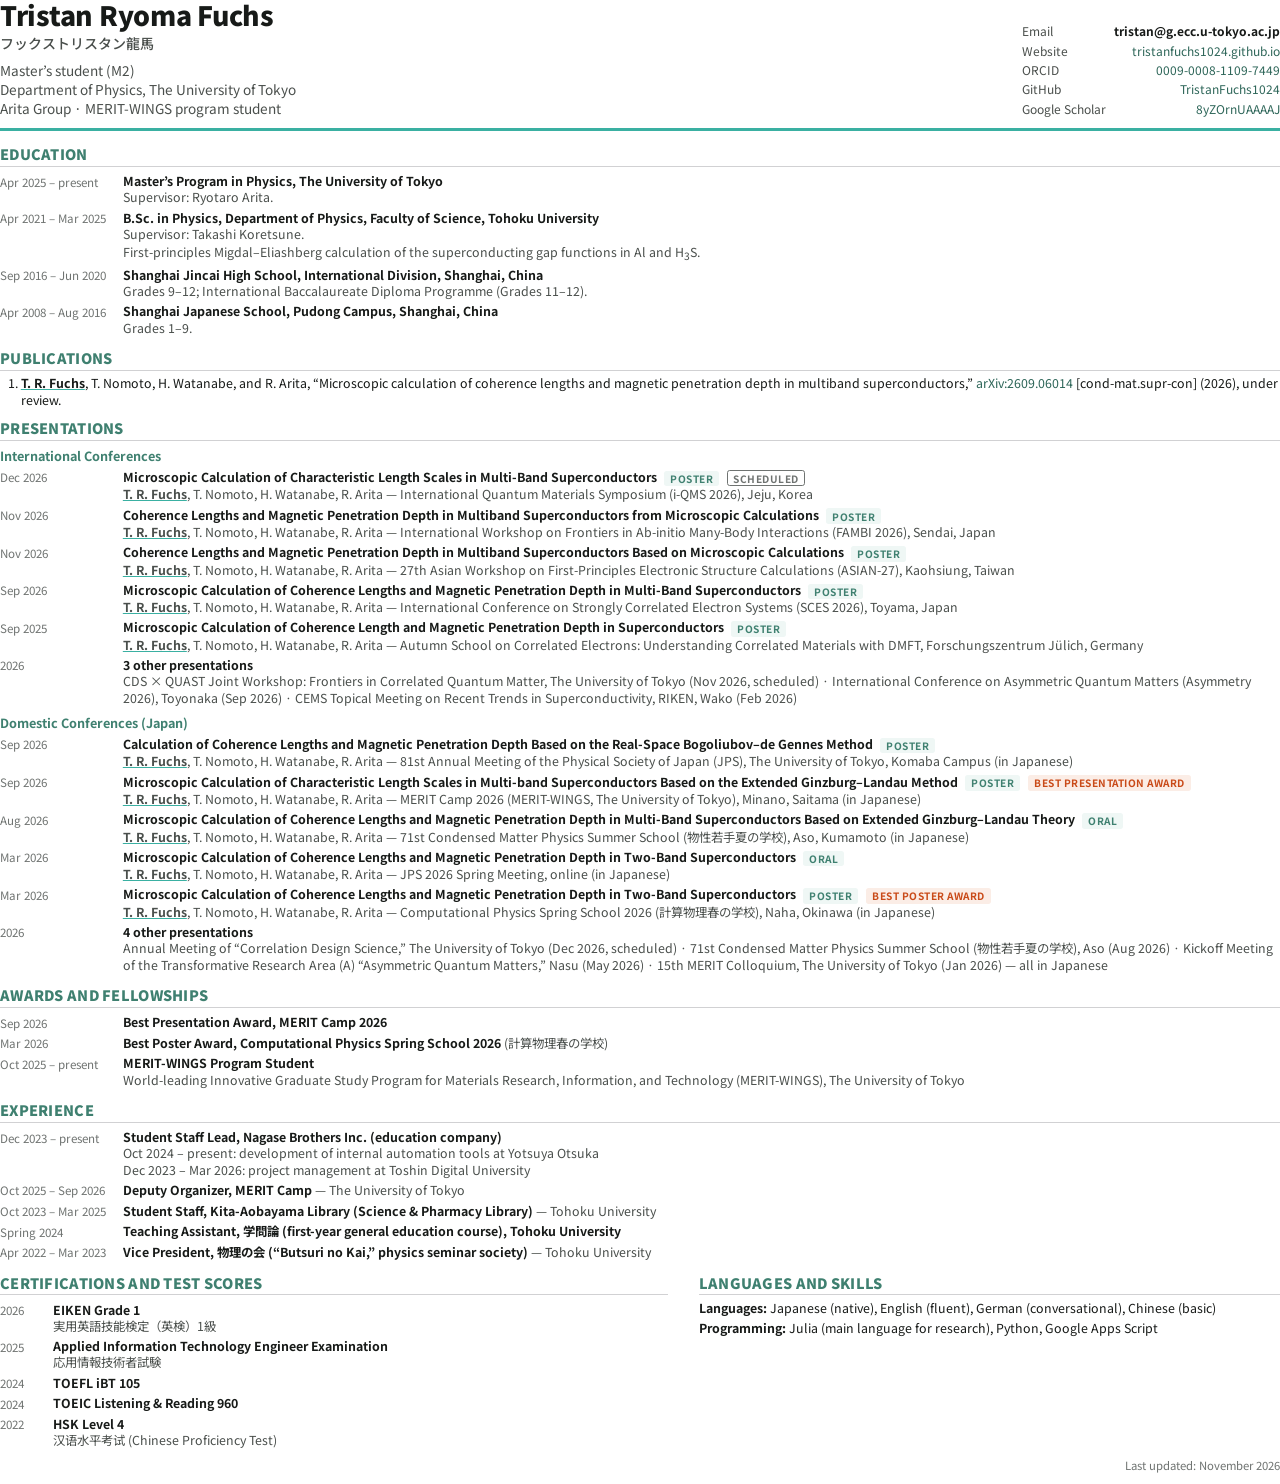
==== cv.html @ 580f8f7d "Merge the experience groups into one list and simplify the CVs" ====
<!DOCTYPE html>
<html lang="en">
<head>
<meta charset="utf-8">
<title>Tristan Ryoma Fuchs — CV</title>
<link href="https://fonts.googleapis.com/css2?family=Noto+Sans+JP:wght@400;500;700;900&family=Noto+Sans+SC:wght@400&display=swap" rel="stylesheet">
<style>
  /* ---- CV の見た目。サイトと同じ配色（濃ティール #3F8070 / ティール #3AB0A2）と書体 ---- */
  @page { size: A4; margin: 13mm 15mm 14mm 15mm; }
  :root{ --teal:#3AB0A2; --teal-dark:#3F8070; --link:#2E6659; --ink:#171A18; --ink-soft:#4A4F4C; --muted:#6F7371; --rule:#D1D1D3; }
  *{ box-sizing:border-box; }
  html,body{ margin:0; padding:0; }
  body{ font-family:"Noto Sans JP","Noto Sans SC","Hiragino Sans","Yu Gothic UI","Segoe UI",Helvetica,Arial,sans-serif; color:var(--ink);
        font-size:9.3pt; line-height:1.32; -webkit-print-color-adjust:exact; print-color-adjust:exact; }
  a{ color:var(--link); text-decoration:none; }

  /* header */
  header{ display:flex; justify-content:space-between; align-items:flex-end; gap:8mm; padding-bottom:2.6mm; border-bottom:2.5pt solid var(--teal); margin-bottom:3.5mm; }
  h1{ font-size:20pt; font-weight:900; margin:0; letter-spacing:-.01em; line-height:1.15; }
  .name-ja{ font-size:10.5pt; font-weight:500; color:var(--ink-soft); margin:1mm 0 0; }
  .role{ margin:2.2mm 0 0; font-size:10.2pt; color:var(--ink-soft); line-height:1.4; }
  .contact{ display:grid; grid-template-columns:auto auto; column-gap:2.2mm; row-gap:.2mm; align-content:end; font-size:9pt; color:var(--ink-soft); line-height:1.55; white-space:nowrap; }
  .contact .k{ text-align:left; }
  .contact .v{ text-align:right; }
  .contact b{ color:var(--ink); font-weight:700; }

  /* sections */
  h2{ font-size:10.8pt; font-weight:900; color:var(--teal-dark); margin:2.8mm 0 1.2mm; padding-bottom:.6mm; border-bottom:1pt solid var(--rule);
      letter-spacing:.02em; text-transform:uppercase; page-break-after:avoid; }
  h3{ font-size:9.5pt; font-weight:700; color:var(--teal-dark); margin:1.8mm 0 .7mm; page-break-after:avoid; }
  .entry{ display:grid; grid-template-columns:29mm 1fr; column-gap:3.5mm; padding:.5mm 0; page-break-inside:avoid; }
  .cols .entry{ grid-template-columns:11mm 1fr; column-gap:3mm; }
  .entry .when{ color:var(--muted); font-size:8.7pt; padding-top:.4mm; white-space:nowrap; }
  .entry .title{ font-weight:700; margin:0; }
  .entry .meta{ color:var(--ink-soft); margin:0; }
  .meta-inline{ color:var(--ink-soft); font-weight:400; }
  .entry .note{ color:var(--ink-soft); margin:.4mm 0 0; }
  .tag{ display:inline-block; font-size:7.6pt; font-weight:700; letter-spacing:.05em; text-transform:uppercase; padding:.3mm 1.6mm; border-radius:2pt;
        vertical-align:middle; margin-left:1.2mm; }
  .tag.type{ background:#EFF7F5; color:var(--teal-dark); }
  .tag.award{ background:#FBEDE6; color:#C94A18; }
  .tag.plan{ border:1pt solid var(--muted); color:var(--muted); padding:.1mm 1.4mm; }
  .nowrap{ white-space:nowrap; }
  .me{ font-weight:700; text-decoration:underline; text-decoration-color:var(--teal); text-decoration-thickness:1pt; text-underline-offset:1pt; }
  ol.pubs{ margin:0; padding-left:5.5mm; }
  ol.pubs li{ margin:0 0 1mm; }
  .plain{ margin:0 0 1mm; }
  .cols{ display:grid; grid-template-columns:1.15fr 1fr; column-gap:8mm; page-break-inside:avoid; }
  .footer{ margin-top:2mm; font-size:8.5pt; color:var(--muted); text-align:right; }
</style>
</head>
<body>

<header>
  <div>
    <h1>Tristan Ryoma Fuchs</h1>
    <p class="name-ja" lang="ja">フックストリスタン龍馬</p>
    <p class="role">Master’s student (M2)<br>
       Department of Physics, The University of Tokyo<br>
       Arita Group · MERIT-WINGS program student</p>
  </div>
  <div class="contact">
    <span class="k">Email</span><span class="v"><a href="mailto:tristan@g.ecc.u-tokyo.ac.jp"><b>tristan@g.ecc.u-tokyo.ac.jp</b></a></span>
    <span class="k">Website</span><span class="v"><a href="https://tristanfuchs1024.github.io/">tristanfuchs1024.github.io</a></span>
    <span class="k">ORCID</span><span class="v"><a href="https://orcid.org/0009-0008-1109-7449">0009-0008-1109-7449</a></span>
    <span class="k">GitHub</span><span class="v"><a href="https://github.com/TristanFuchs1024">TristanFuchs1024</a></span>
    <span class="k">Google Scholar</span><span class="v"><a href="https://scholar.google.com/citations?user=8yZOrnUAAAAJ">8yZOrnUAAAAJ</a></span>
  </div>
</header>

<h2>Education</h2>
<div class="entry"><div class="when">Apr 2025 – present</div><div>
  <p class="title">Master’s Program in Physics, The University of Tokyo</p>
  <p class="meta">Supervisor: Ryotaro Arita.</p>
</div></div>
<div class="entry"><div class="when">Apr 2021 – Mar 2025</div><div>
  <p class="title">B.Sc. in Physics, Department of Physics, Faculty of Science, Tohoku University</p>
  <p class="meta">Supervisor: Takashi Koretsune.</p>
  <p class="note">First-principles Migdal–Eliashberg calculation of the superconducting gap functions in Al and H<sub>3</sub>S.</p>
</div></div>
<div class="entry"><div class="when">Sep 2016 – Jun 2020</div><div>
  <p class="title">Shanghai Jincai High School, International Division, Shanghai, China</p>
  <p class="meta">Grades 9–12; International Baccalaureate Diploma Programme (Grades 11–12).</p>
</div></div>
<div class="entry"><div class="when">Apr 2008 – Aug 2016</div><div>
  <p class="title">Shanghai Japanese School, Pudong Campus, Shanghai, China</p>
  <p class="meta">Grades 1–9.</p>
</div></div>

<h2>Publications</h2>
<ol class="pubs">
  <li><span class="me">T. R. Fuchs</span>, T. Nomoto, H. Watanabe, and R. Arita, “Microscopic calculation of coherence lengths and magnetic penetration depth in multiband superconductors,” <a href="https://arxiv.org/abs/2609.06014">arXiv:2609.06014</a> [cond-mat.supr-con] (2026), under review.</li>
</ol>

<h2>Presentations</h2>
<h3>International Conferences</h3>
<div class="entry"><div class="when">Dec 2026</div><div>
  <p class="title">Microscopic Calculation of Characteristic Length Scales in Multi-Band <span class="nowrap">Superconductors <span class="tag type">Poster</span> <span class="tag plan">Scheduled</span></span></p>
  <p class="meta"><span class="me">T. R. Fuchs</span>, T. Nomoto, H. Watanabe, R. Arita — International Quantum Materials Symposium <span class="nowrap">(i‑QMS 2026)</span>, Jeju, Korea</p>
</div></div>
<div class="entry"><div class="when">Nov 2026</div><div>
  <p class="title">Coherence Lengths and Magnetic Penetration Depth in Multiband Superconductors from Microscopic <span class="nowrap">Calculations <span class="tag type">Poster</span></span></p>
  <p class="meta"><span class="me">T. R. Fuchs</span>, T. Nomoto, H. Watanabe, R. Arita — International Workshop on Frontiers in Ab-initio Many-Body Interactions (FAMBI 2026), Sendai, Japan</p>
</div></div>
<div class="entry"><div class="when">Nov 2026</div><div>
  <p class="title">Coherence Lengths and Magnetic Penetration Depth in Multiband Superconductors Based on Microscopic <span class="nowrap">Calculations <span class="tag type">Poster</span></span></p>
  <p class="meta"><span class="me">T. R. Fuchs</span>, T. Nomoto, H. Watanabe, R. Arita — 27th Asian Workshop on First-Principles Electronic Structure Calculations (ASIAN-27), Kaohsiung, Taiwan</p>
</div></div>
<div class="entry"><div class="when">Sep 2026</div><div>
  <p class="title">Microscopic Calculation of Coherence Lengths and Magnetic Penetration Depth in Multi-Band <span class="nowrap">Superconductors <span class="tag type">Poster</span></span></p>
  <p class="meta"><span class="me">T. R. Fuchs</span>, T. Nomoto, H. Watanabe, R. Arita — International Conference on Strongly Correlated Electron Systems (SCES 2026), Toyama, Japan</p>
</div></div>
<div class="entry"><div class="when">Sep 2025</div><div>
  <p class="title">Microscopic Calculation of Coherence Length and Magnetic Penetration Depth in <span class="nowrap">Superconductors <span class="tag type">Poster</span></span></p>
  <p class="meta"><span class="me">T. R. Fuchs</span>, T. Nomoto, H. Watanabe, R. Arita — Autumn School on Correlated Electrons: Understanding Correlated Materials with DMFT, Forschungszentrum Jülich, Germany</p>
</div></div>
<div class="entry"><div class="when">2026</div><div>
  <p class="title">3 other presentations</p>
  <p class="meta">CDS × QUAST Joint Workshop: Frontiers in Correlated Quantum Matter, The University of Tokyo (Nov 2026, scheduled) · International Conference on Asymmetric Quantum Matters (Asymmetry 2026), Toyonaka (Sep 2026) · CEMS Topical Meeting on Recent Trends in Superconductivity, RIKEN, Wako (Feb 2026)</p>
</div></div>

<h3>Domestic Conferences (Japan)</h3>
<div class="entry"><div class="when">Sep 2026</div><div>
  <p class="title">Calculation of Coherence Lengths and Magnetic Penetration Depth Based on the Real-Space Bogoliubov–de Gennes Method <span class="tag type">Poster</span></p>
  <p class="meta"><span class="me">T. R. Fuchs</span>, T. Nomoto, H. Watanabe, R. Arita — 81st Annual Meeting of the Physical Society of Japan (JPS), The University of Tokyo, Komaba Campus (in Japanese)</p>
</div></div>
<div class="entry"><div class="when">Sep 2026</div><div>
  <p class="title">Microscopic Calculation of Characteristic Length Scales in Multi-band Superconductors Based on the Extended Ginzburg–Landau Method <span class="tag type">Poster</span> <span class="tag award">Best Presentation Award</span></p>
  <p class="meta"><span class="me">T. R. Fuchs</span>, T. Nomoto, H. Watanabe, R. Arita — MERIT Camp 2026 (MERIT-WINGS, The University of Tokyo), Minano, Saitama (in Japanese)</p>
</div></div>
<div class="entry"><div class="when">Aug 2026</div><div>
  <p class="title">Microscopic Calculation of Coherence Lengths and Magnetic Penetration Depth in Multi-Band Superconductors Based on Extended Ginzburg–Landau <span class="nowrap">Theory <span class="tag type">Oral</span></span></p>
  <p class="meta"><span class="me">T. R. Fuchs</span>, T. Nomoto, H. Watanabe, R. Arita — 71st Condensed Matter Physics Summer School <span class="nowrap">(<span lang="ja">物性若手夏の学校</span>)</span>, Aso, Kumamoto (in Japanese)</p>
</div></div>
<div class="entry"><div class="when">Mar 2026</div><div>
  <p class="title">Microscopic Calculation of Coherence Lengths and Magnetic Penetration Depth in Two-Band Superconductors <span class="tag type">Oral</span></p>
  <p class="meta"><span class="me">T. R. Fuchs</span>, T. Nomoto, H. Watanabe, R. Arita — JPS 2026 Spring Meeting, online (in Japanese)</p>
</div></div>
<div class="entry"><div class="when">Mar 2026</div><div>
  <p class="title">Microscopic Calculation of Coherence Lengths and Magnetic Penetration Depth in Two-Band Superconductors <span class="tag type">Poster</span> <span class="tag award">Best Poster Award</span></p>
  <p class="meta"><span class="me">T. R. Fuchs</span>, T. Nomoto, H. Watanabe, R. Arita — Computational Physics Spring School 2026 <span class="nowrap">(<span lang="ja">計算物理春の学校</span>)</span>, Naha, Okinawa (in Japanese)</p>
</div></div>
<div class="entry"><div class="when">2026</div><div>
  <p class="title">4 other presentations</p>
  <p class="meta">Annual Meeting of “Correlation Design Science,” The University of Tokyo (Dec 2026, scheduled) · 71st Condensed Matter Physics Summer School <span class="nowrap">(<span lang="ja">物性若手夏の学校</span>)</span>, Aso (Aug 2026) · Kickoff Meeting of the Transformative Research Area (A) “Asymmetric Quantum Matters,” Nasu (May 2026) · 15th MERIT Colloquium, The University of Tokyo (Jan 2026) — all in Japanese</p>
</div></div>

<h2>Awards and Fellowships</h2>
<div class="entry"><div class="when">Sep 2026</div><div><p class="title">Best Presentation Award, MERIT Camp 2026</p></div></div>
<div class="entry"><div class="when">Mar 2026</div><div><p class="title">Best Poster Award, Computational Physics Spring School 2026 <span class="meta-inline">(<span lang="ja">計算物理春の学校</span>)</span></p></div></div>
<div class="entry"><div class="when">Oct 2025 – present</div><div><p class="title">MERIT-WINGS Program Student</p><p class="meta">World-leading Innovative Graduate Study Program for Materials Research, Information, and Technology (MERIT-WINGS), The University of Tokyo</p></div></div>

<h2>Experience</h2>
<div class="entry"><div class="when">Dec 2023 – present</div><div>
  <p class="title">Student Staff Lead, Nagase Brothers Inc. (education company)</p>
  <p class="meta">Oct 2024 – present: development of internal automation tools at Yotsuya Otsuka</p>
  <p class="meta">Dec 2023 – Mar 2026: project management at Toshin Digital University</p>
</div></div>
<div class="entry"><div class="when">Oct 2025 – Sep 2026</div><div><p class="title">Deputy Organizer, MERIT Camp <span class="meta-inline">— The University of Tokyo</span></p></div></div>
<div class="entry"><div class="when">Oct 2023 – Mar 2025</div><div><p class="title">Student Staff, Kita-Aobayama Library (Science &amp; Pharmacy Library) <span class="meta-inline">— Tohoku University</span></p></div></div>
<div class="entry"><div class="when">Spring 2024</div><div>
  <p class="title">Teaching Assistant, <span lang="ja">学問論</span> (first-year general education course), Tohoku University</p>
</div></div>
<div class="entry"><div class="when">Apr 2022 – Mar 2023</div><div><p class="title">Vice President, <span lang="ja">物理の会</span> (“Butsuri no Kai,” physics seminar society) <span class="meta-inline">— Tohoku University</span></p></div></div>

<div class="cols">
  <div>
    <h2>Certifications and Test Scores</h2>
    <div class="entry"><div class="when">2026</div><div><p class="title">EIKEN Grade 1</p><p class="meta" lang="ja">実用英語技能検定（英検）1級</p></div></div>
    <div class="entry"><div class="when">2025</div><div><p class="title">Applied Information Technology Engineer Examination</p><p class="meta" lang="ja">応用情報技術者試験</p></div></div>
    <div class="entry"><div class="when">2024</div><div><p class="title">TOEFL iBT 105</p></div></div>
    <div class="entry"><div class="when">2024</div><div><p class="title">TOEIC Listening &amp; Reading 960</p></div></div>
    <div class="entry"><div class="when">2022</div><div><p class="title">HSK Level 4</p><p class="meta"><span lang="zh-Hans">汉语水平考试</span> (Chinese Proficiency Test)</p></div></div>
  </div>
  <div>
    <h2>Languages and Skills</h2>
    <p class="plain"><b>Languages:</b> Japanese (native), English (fluent), German (conversational), Chinese (basic)</p>
    <p class="plain"><b>Programming:</b> Julia (main language for research), Python, Google Apps Script</p>
  </div>
</div>

<p class="footer">Last updated: November 2026</p>
</body>
</html>
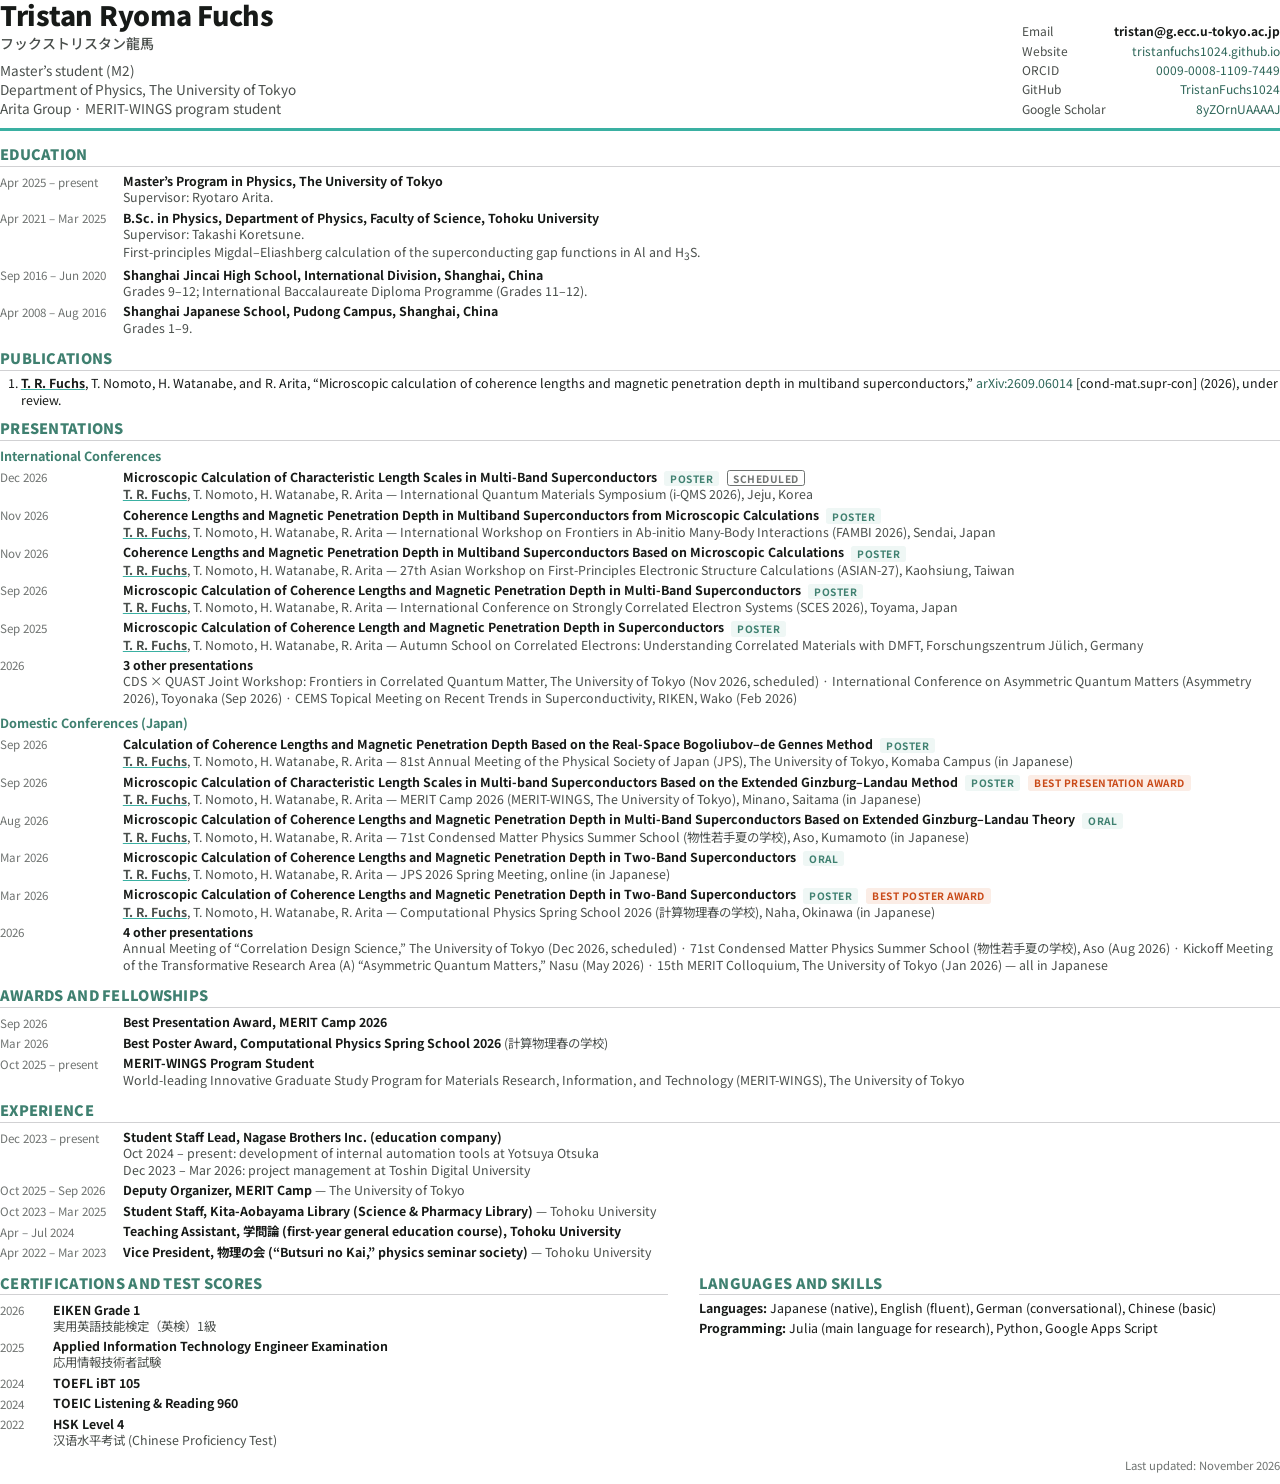
==== commit 9ab31c84: "Rename the Japanese experience section and give the teaching assistant period in months" ====
--- a/cv.html
+++ b/cv.html
@@ -158,7 +158,7 @@
 </div></div>
 <div class="entry"><div class="when">Oct 2025 – Sep 2026</div><div><p class="title">Deputy Organizer, MERIT Camp <span class="meta-inline">— The University of Tokyo</span></p></div></div>
 <div class="entry"><div class="when">Oct 2023 – Mar 2025</div><div><p class="title">Student Staff, Kita-Aobayama Library (Science &amp; Pharmacy Library) <span class="meta-inline">— Tohoku University</span></p></div></div>
-<div class="entry"><div class="when">Spring 2024</div><div>
+<div class="entry"><div class="when">Apr – Jul 2024</div><div>
   <p class="title">Teaching Assistant, <span lang="ja">学問論</span> (first-year general education course), Tohoku University</p>
 </div></div>
 <div class="entry"><div class="when">Apr 2022 – Mar 2023</div><div><p class="title">Vice President, <span lang="ja">物理の会</span> (“Butsuri no Kai,” physics seminar society) <span class="meta-inline">— Tohoku University</span></p></div></div>
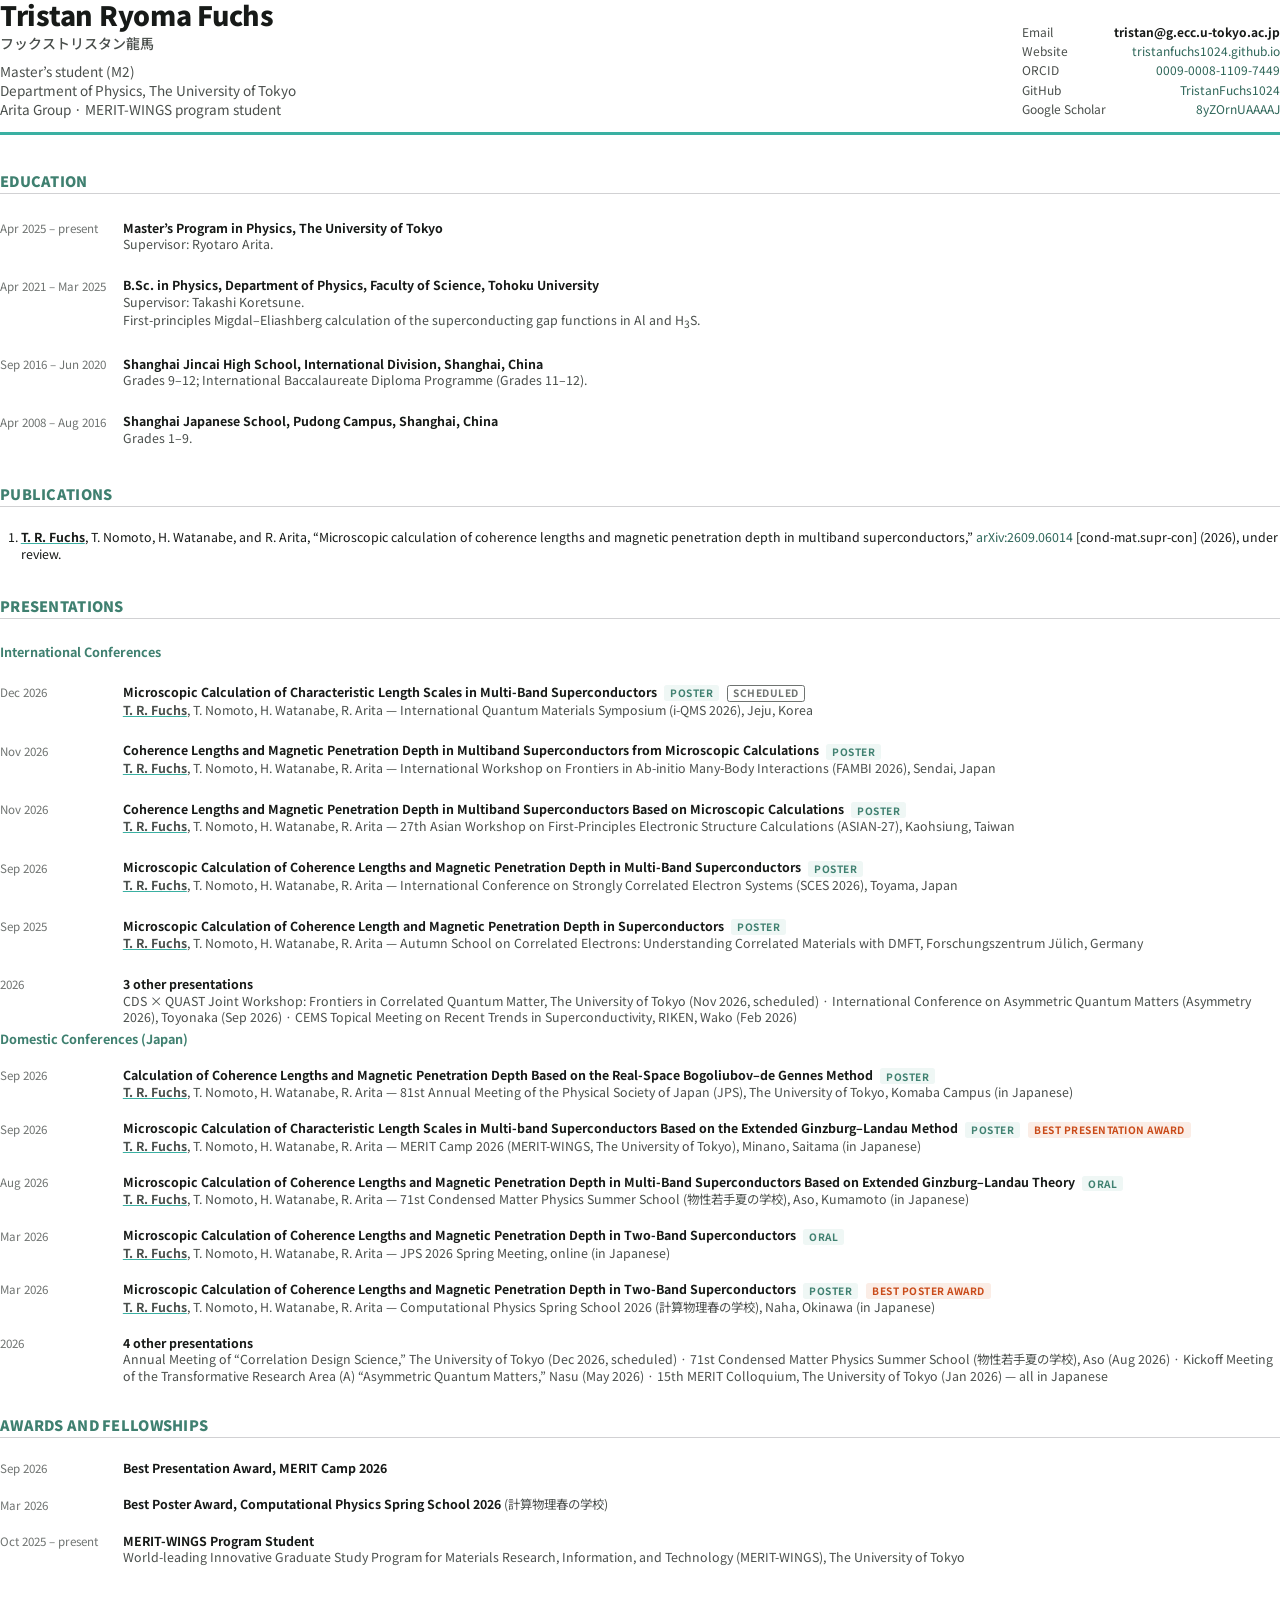
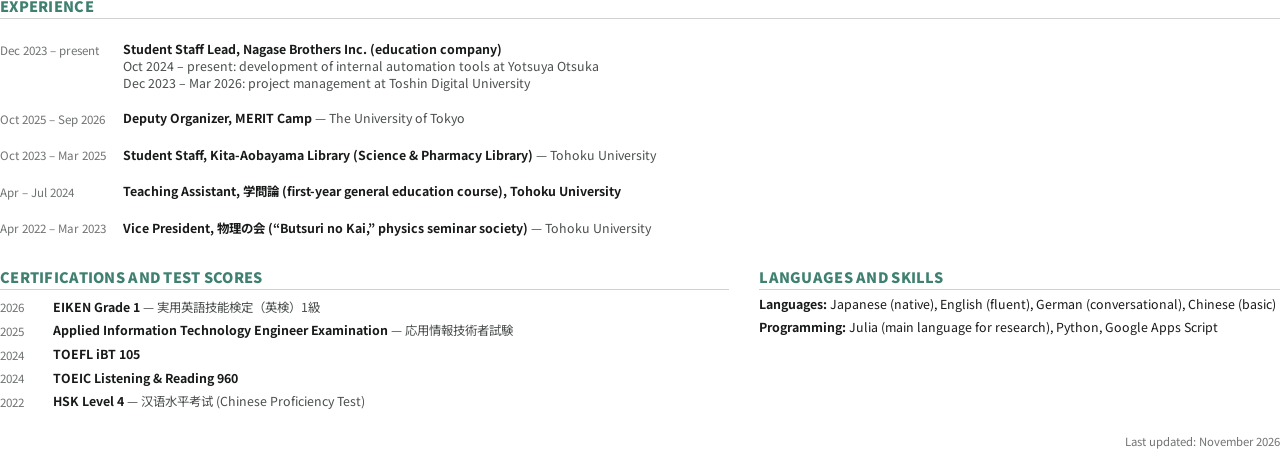
==== commit 8729e478: "Give the CVs more vertical spacing and fill both pages to the bottom" ====
--- a/cv.html
+++ b/cv.html
@@ -6,16 +6,23 @@
 <link href="https://fonts.googleapis.com/css2?family=Noto+Sans+JP:wght@400;500;700;900&family=Noto+Sans+SC:wght@400&display=swap" rel="stylesheet">
 <style>
   /* ---- CV の見た目。サイトと同じ配色（濃ティール #3F8070 / ティール #3AB0A2）と書体 ---- */
-  @page { size: A4; margin: 13mm 15mm 14mm 15mm; }
-  :root{ --teal:#3AB0A2; --teal-dark:#3F8070; --link:#2E6659; --ink:#171A18; --ink-soft:#4A4F4C; --muted:#6F7371; --rule:#D1D1D3; }
+  @page { size: A4; margin: 12mm 15mm 12mm 15mm; }
+  :root{ --teal:#3AB0A2; --teal-dark:#3F8070; --link:#2E6659; --ink:#171A18; --ink-soft:#4A4F4C; --muted:#6F7371; --rule:#D1D1D3;
+         /* 余白のつまみ（行間・項目の上下・見出しの上）。内容を増減したらここで 2 ページに合わせる */
+         --lh:1.35; --gap:.85mm; --sec:3.8mm; --sub:2.4mm; }
   *{ box-sizing:border-box; }
   html,body{ margin:0; padding:0; }
+  /* 1ページ = .page 1つ。本文領域いっぱいの高さにして、余った分はブロックの間へ均等に配る（下端まで使い切る） */
+  .page{ min-height:272.6mm; display:flex; flex-direction:column; justify-content:space-between; }
+  .page + .page{ break-before:page; }
+  .page > :first-child{ margin-top:0; }
+  .page:first-child{ --gap:1.05mm; --sec:4.6mm; }   /* 1ページ目は余りが多いので広め */
   body{ font-family:"Noto Sans JP","Noto Sans SC","Hiragino Sans","Yu Gothic UI","Segoe UI",Helvetica,Arial,sans-serif; color:var(--ink);
-        font-size:9.3pt; line-height:1.32; -webkit-print-color-adjust:exact; print-color-adjust:exact; }
+        font-size:9.3pt; line-height:var(--lh); -webkit-print-color-adjust:exact; print-color-adjust:exact; }
   a{ color:var(--link); text-decoration:none; }
 
   /* header */
-  header{ display:flex; justify-content:space-between; align-items:flex-end; gap:8mm; padding-bottom:2.6mm; border-bottom:2.5pt solid var(--teal); margin-bottom:3.5mm; }
+  header{ display:flex; justify-content:space-between; align-items:flex-end; gap:8mm; padding-bottom:3.4mm; border-bottom:2.5pt solid var(--teal); margin-bottom:.7mm; }
   h1{ font-size:20pt; font-weight:900; margin:0; letter-spacing:-.01em; line-height:1.15; }
   .name-ja{ font-size:10.5pt; font-weight:500; color:var(--ink-soft); margin:1mm 0 0; }
   .role{ margin:2.2mm 0 0; font-size:10.2pt; color:var(--ink-soft); line-height:1.4; }
@@ -25,10 +32,11 @@
   .contact b{ color:var(--ink); font-weight:700; }
 
   /* sections */
-  h2{ font-size:10.8pt; font-weight:900; color:var(--teal-dark); margin:2.8mm 0 1.2mm; padding-bottom:.6mm; border-bottom:1pt solid var(--rule);
+  h2{ font-size:10.8pt; font-weight:900; color:var(--teal-dark); margin:var(--sec) 0 1.5mm; padding-bottom:.7mm; border-bottom:1pt solid var(--rule);
       letter-spacing:.02em; text-transform:uppercase; page-break-after:avoid; }
-  h3{ font-size:9.5pt; font-weight:700; color:var(--teal-dark); margin:1.8mm 0 .7mm; page-break-after:avoid; }
-  .entry{ display:grid; grid-template-columns:29mm 1fr; column-gap:3.5mm; padding:.5mm 0; page-break-inside:avoid; }
+  h3{ font-size:9.5pt; font-weight:700; color:var(--teal-dark); margin:var(--sub) 0 .9mm; page-break-after:avoid; }
+  h2 + h3{ margin-top:.6mm; }
+  .entry{ display:grid; grid-template-columns:29mm 1fr; column-gap:3.5mm; padding:var(--gap) 0; page-break-inside:avoid; }
   .cols .entry{ grid-template-columns:11mm 1fr; column-gap:3mm; }
   .entry .when{ color:var(--muted); font-size:8.7pt; padding-top:.4mm; white-space:nowrap; }
   .entry .title{ font-weight:700; margin:0; }
@@ -43,13 +51,15 @@
   .nowrap{ white-space:nowrap; }
   .me{ font-weight:700; text-decoration:underline; text-decoration-color:var(--teal); text-decoration-thickness:1pt; text-underline-offset:1pt; }
   ol.pubs{ margin:0; padding-left:5.5mm; }
-  ol.pubs li{ margin:0 0 1mm; }
-  .plain{ margin:0 0 1mm; }
-  .cols{ display:grid; grid-template-columns:1.15fr 1fr; column-gap:8mm; page-break-inside:avoid; }
+  ol.pubs li{ margin:0; }
+  ol.pubs li + li{ margin-top:1mm; }
+  .plain{ margin:0 0 calc(var(--gap) * 2); }
+  .cols{ display:grid; grid-template-columns:1.4fr 1fr; column-gap:8mm; page-break-inside:avoid; }
   .footer{ margin-top:2mm; font-size:8.5pt; color:var(--muted); text-align:right; }
 </style>
 </head>
 <body>
+<div class="page">
 
 <header>
   <div>
@@ -119,6 +129,9 @@
   <p class="meta">CDS × QUAST Joint Workshop: Frontiers in Correlated Quantum Matter, The University of Tokyo (Nov 2026, scheduled) · International Conference on Asymmetric Quantum Matters (Asymmetry 2026), Toyonaka (Sep 2026) · CEMS Topical Meeting on Recent Trends in Superconductivity, RIKEN, Wako (Feb 2026)</p>
 </div></div>
 
+</div>
+
+<div class="page">
 <h3>Domestic Conferences (Japan)</h3>
 <div class="entry"><div class="when">Sep 2026</div><div>
   <p class="title">Calculation of Coherence Lengths and Magnetic Penetration Depth Based on the Real-Space Bogoliubov–de Gennes Method <span class="tag type">Poster</span></p>
@@ -166,11 +179,11 @@
 <div class="cols">
   <div>
     <h2>Certifications and Test Scores</h2>
-    <div class="entry"><div class="when">2026</div><div><p class="title">EIKEN Grade 1</p><p class="meta" lang="ja">実用英語技能検定（英検）1級</p></div></div>
-    <div class="entry"><div class="when">2025</div><div><p class="title">Applied Information Technology Engineer Examination</p><p class="meta" lang="ja">応用情報技術者試験</p></div></div>
+    <div class="entry"><div class="when">2026</div><div><p class="title">EIKEN Grade 1 <span class="meta-inline">— <span lang="ja">実用英語技能検定（英検）1級</span></span></p></div></div>
+    <div class="entry"><div class="when">2025</div><div><p class="title">Applied Information Technology Engineer Examination <span class="meta-inline">— <span lang="ja">応用情報技術者試験</span></span></p></div></div>
     <div class="entry"><div class="when">2024</div><div><p class="title">TOEFL iBT 105</p></div></div>
     <div class="entry"><div class="when">2024</div><div><p class="title">TOEIC Listening &amp; Reading 960</p></div></div>
-    <div class="entry"><div class="when">2022</div><div><p class="title">HSK Level 4</p><p class="meta"><span lang="zh-Hans">汉语水平考试</span> (Chinese Proficiency Test)</p></div></div>
+    <div class="entry"><div class="when">2022</div><div><p class="title">HSK Level 4 <span class="meta-inline">— <span lang="zh-Hans">汉语水平考试</span> (Chinese Proficiency Test)</span></p></div></div>
   </div>
   <div>
     <h2>Languages and Skills</h2>
@@ -180,5 +193,6 @@
 </div>
 
 <p class="footer">Last updated: November 2026</p>
+</div>
 </body>
 </html>
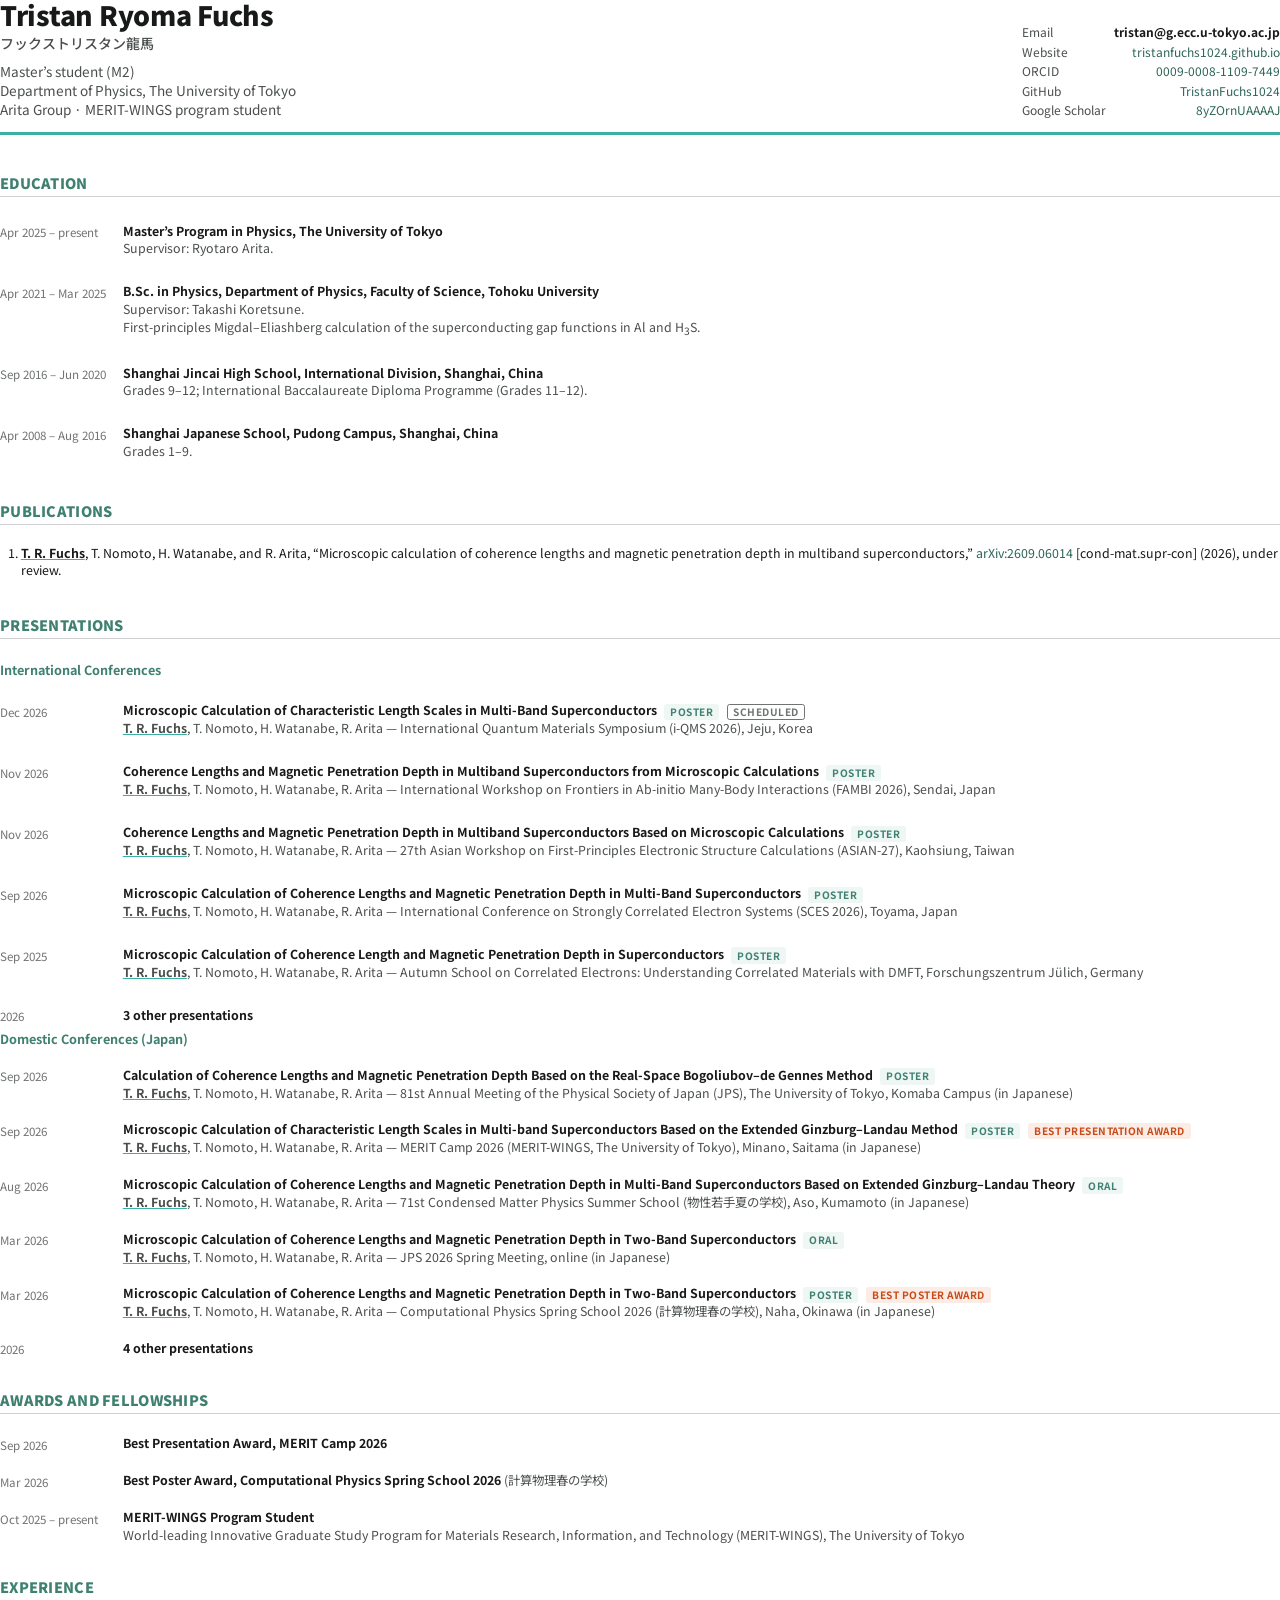
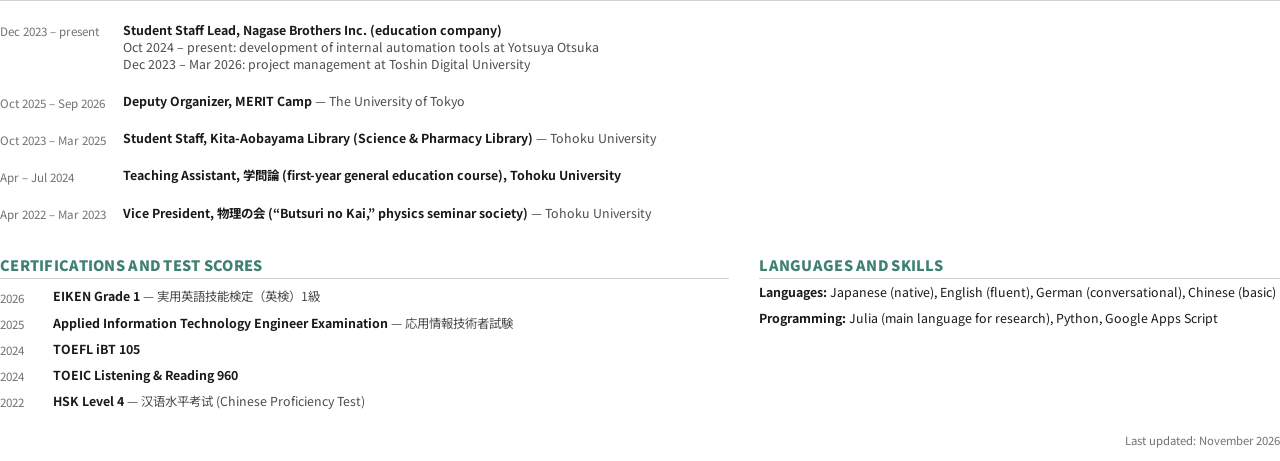
==== commit e559bf8b: "Drop the event lists under the other-presentations rows and widen the CV spacing" ====
--- a/cv.html
+++ b/cv.html
@@ -9,14 +9,14 @@
   @page { size: A4; margin: 12mm 15mm 12mm 15mm; }
   :root{ --teal:#3AB0A2; --teal-dark:#3F8070; --link:#2E6659; --ink:#171A18; --ink-soft:#4A4F4C; --muted:#6F7371; --rule:#D1D1D3;
          /* 余白のつまみ（行間・項目の上下・見出しの上）。内容を増減したらここで 2 ページに合わせる */
-         --lh:1.35; --gap:.85mm; --sec:3.8mm; --sub:2.4mm; }
+         --lh:1.40; --gap:1.1mm; --sec:4.6mm; --sub:3.0mm; }
   *{ box-sizing:border-box; }
   html,body{ margin:0; padding:0; }
   /* 1ページ = .page 1つ。本文領域いっぱいの高さにして、余った分はブロックの間へ均等に配る（下端まで使い切る） */
   .page{ min-height:272.6mm; display:flex; flex-direction:column; justify-content:space-between; }
   .page + .page{ break-before:page; }
   .page > :first-child{ margin-top:0; }
-  .page:first-child{ --gap:1.05mm; --sec:4.6mm; }   /* 1ページ目は余りが多いので広め */
+  .page:first-child{ --gap:1.5mm; --sec:5.6mm; }   /* 1ページ目は余りが多いので広め */
   body{ font-family:"Noto Sans JP","Noto Sans SC","Hiragino Sans","Yu Gothic UI","Segoe UI",Helvetica,Arial,sans-serif; color:var(--ink);
         font-size:9.3pt; line-height:var(--lh); -webkit-print-color-adjust:exact; print-color-adjust:exact; }
   a{ color:var(--link); text-decoration:none; }
@@ -126,7 +126,6 @@
 </div></div>
 <div class="entry"><div class="when">2026</div><div>
   <p class="title">3 other presentations</p>
-  <p class="meta">CDS × QUAST Joint Workshop: Frontiers in Correlated Quantum Matter, The University of Tokyo (Nov 2026, scheduled) · International Conference on Asymmetric Quantum Matters (Asymmetry 2026), Toyonaka (Sep 2026) · CEMS Topical Meeting on Recent Trends in Superconductivity, RIKEN, Wako (Feb 2026)</p>
 </div></div>
 
 </div>
@@ -155,7 +154,6 @@
 </div></div>
 <div class="entry"><div class="when">2026</div><div>
   <p class="title">4 other presentations</p>
-  <p class="meta">Annual Meeting of “Correlation Design Science,” The University of Tokyo (Dec 2026, scheduled) · 71st Condensed Matter Physics Summer School <span class="nowrap">(<span lang="ja">物性若手夏の学校</span>)</span>, Aso (Aug 2026) · Kickoff Meeting of the Transformative Research Area (A) “Asymmetric Quantum Matters,” Nasu (May 2026) · 15th MERIT Colloquium, The University of Tokyo (Jan 2026) — all in Japanese</p>
 </div></div>
 
 <h2>Awards and Fellowships</h2>
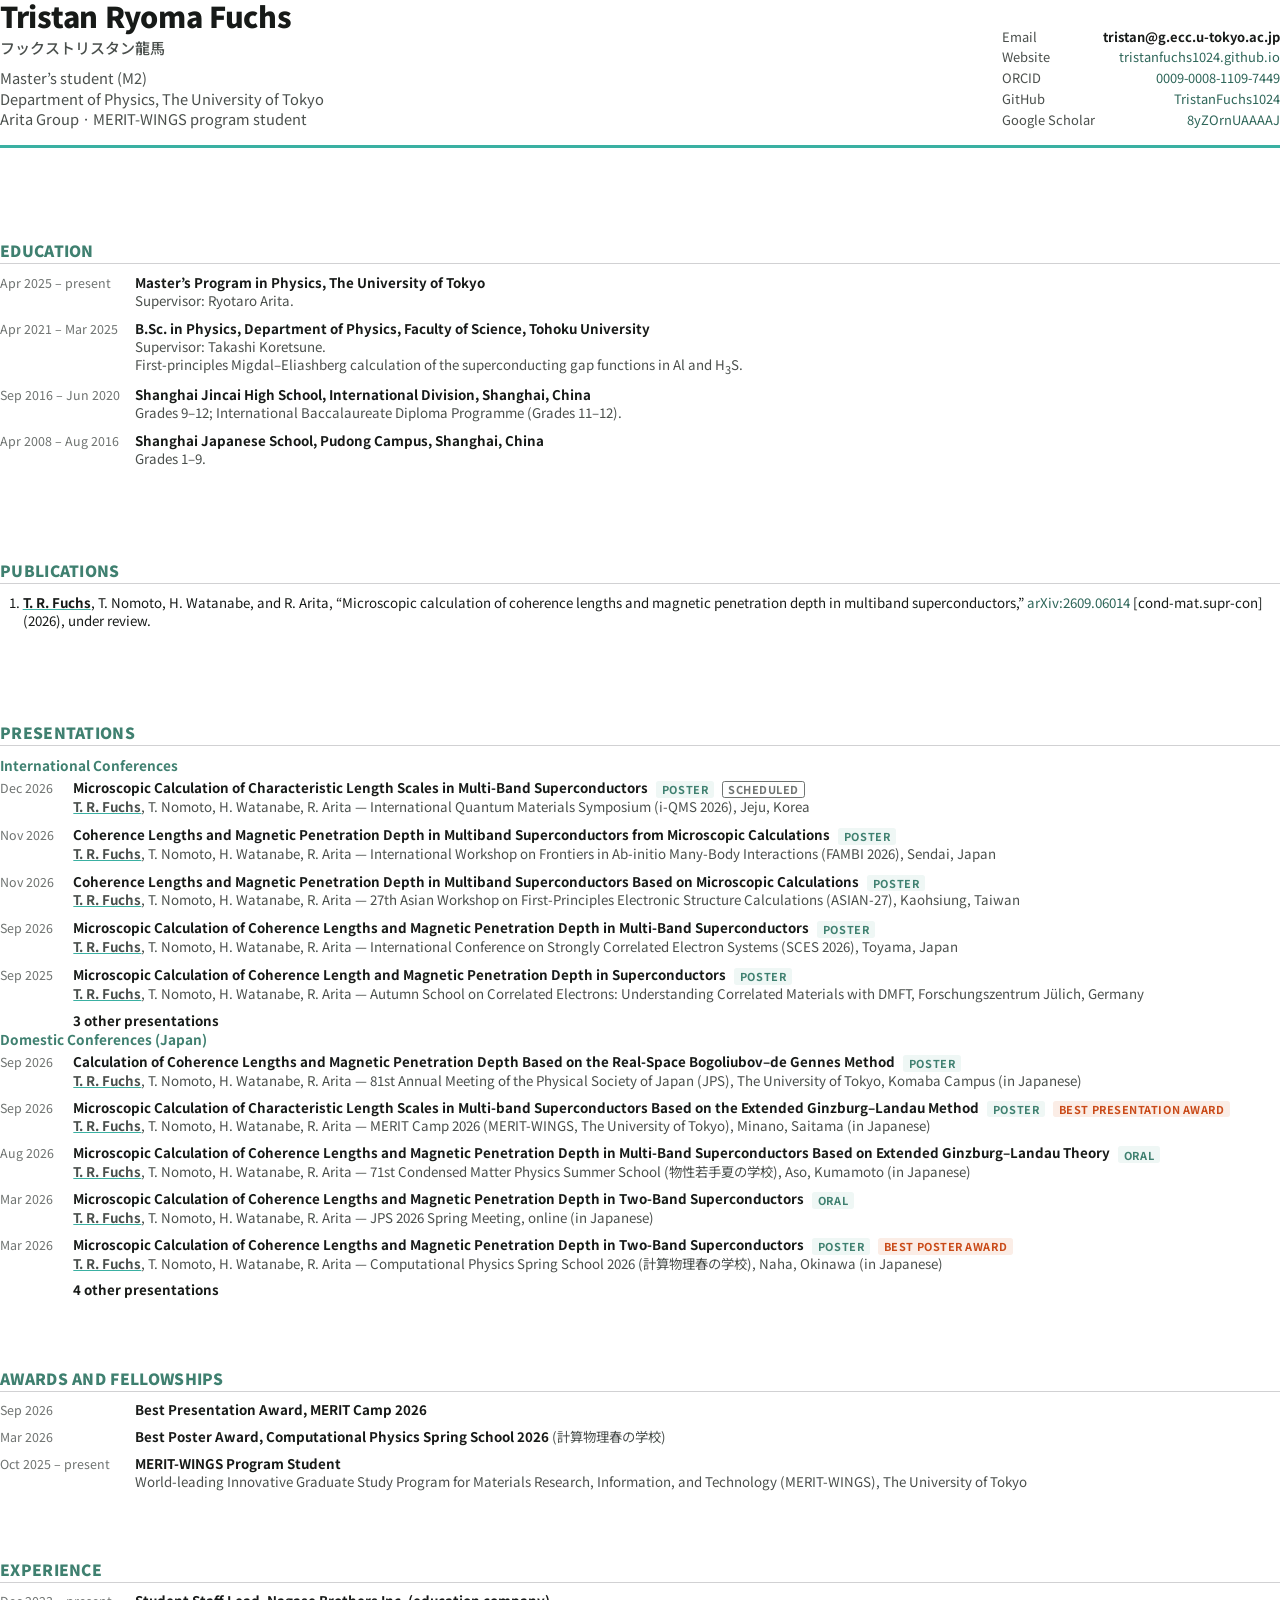
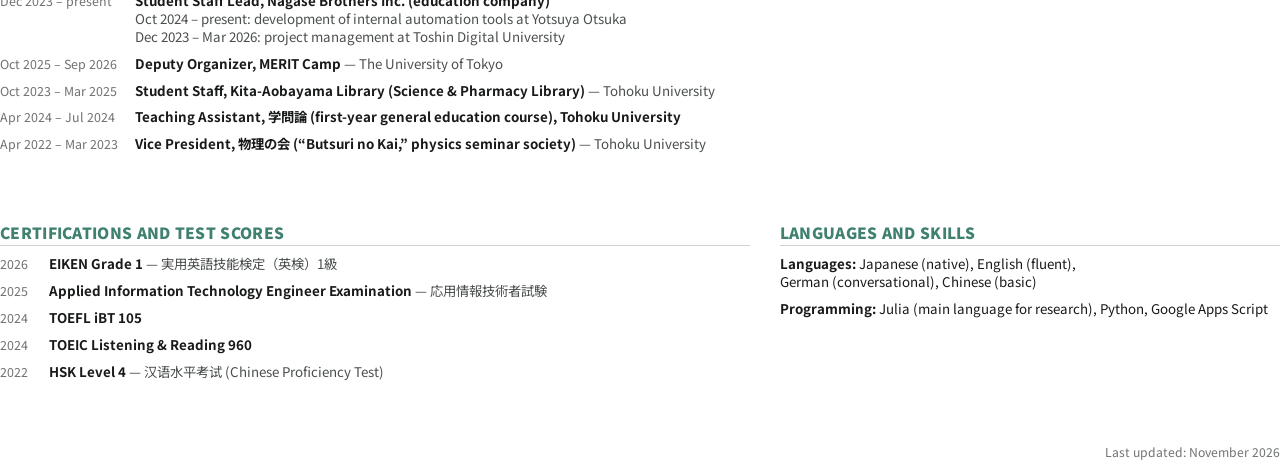
==== commit bd1657de: "Set the CVs in 10pt on a quarter-line spacing scale with a narrower date column for presentations" ====
--- a/cv.html
+++ b/cv.html
@@ -6,56 +6,64 @@
 <link href="https://fonts.googleapis.com/css2?family=Noto+Sans+JP:wght@400;500;700;900&family=Noto+Sans+SC:wght@400&display=swap" rel="stylesheet">
 <style>
   /* ---- CV の見た目。サイトと同じ配色（濃ティール #3F8070 / ティール #3AB0A2）と書体 ---- */
-  @page { size: A4; margin: 12mm 15mm 12mm 15mm; }
+  @page { size: A4; margin: 12mm 12mm 12mm 12mm; }
   :root{ --teal:#3AB0A2; --teal-dark:#3F8070; --link:#2E6659; --ink:#171A18; --ink-soft:#4A4F4C; --muted:#6F7371; --rule:#D1D1D3;
-         /* 余白のつまみ（行間・項目の上下・見出しの上）。内容を増減したらここで 2 ページに合わせる */
-         --lh:1.40; --gap:1.1mm; --sec:4.6mm; --sub:3.0mm; }
+         /* 組み方のつまみ: --fs 本文の字の大きさ（ほかの字はこの倍率）と --lh 行間。内容を増減したらこの 2 つで 2 ページに合わせる */
+         --fs:10pt; --lh:1.34;
+         /* 日付の列の幅: 期間を書く欄（学歴など）／年月だけの欄（学会発表）／年だけの欄（資格） */
+         --when:9em; --when-ym:4.4em; --when-y:2.8em; }
   *{ box-sizing:border-box; }
   html,body{ margin:0; padding:0; }
-  /* 1ページ = .page 1つ。本文領域いっぱいの高さにして、余った分はブロックの間へ均等に配る（下端まで使い切る） */
-  .page{ min-height:272.6mm; display:flex; flex-direction:column; justify-content:space-between; }
+  /* 1ページ = .page 1つ。余白は 1 行の高さの 1/4（--u）の倍数だけで作る: 見出しとその中身 1〜2u ＜ 項目の間 2u（半行）＜ 節の間 4u（1 行）。
+     --k はそのページの余白全部に掛ける倍率（比は変わらない）。下端まで埋まる値を print_cv.mjs が表示する。残った端数は節の区切りが吸う */
+  .page{ --k:1; --u:calc(var(--fs) * var(--lh) / 4 * var(--k)); min-height:272.6mm; display:flex; flex-direction:column; }
+  .page:nth-child(1){ --k:1.12; }
+  .page:nth-child(2){ --k:1.02; }
   .page + .page{ break-before:page; }
-  .page > :first-child{ margin-top:0; }
-  .page:first-child{ --gap:1.5mm; --sec:5.6mm; }   /* 1ページ目は余りが多いので広め */
   body{ font-family:"Noto Sans JP","Noto Sans SC","Hiragino Sans","Yu Gothic UI","Segoe UI",Helvetica,Arial,sans-serif; color:var(--ink);
-        font-size:9.3pt; line-height:var(--lh); -webkit-print-color-adjust:exact; print-color-adjust:exact; }
+        font-size:var(--fs); line-height:var(--lh); -webkit-print-color-adjust:exact; print-color-adjust:exact; }
   a{ color:var(--link); text-decoration:none; }
+  p, li{ text-wrap:pretty; }
 
   /* header */
-  header{ display:flex; justify-content:space-between; align-items:flex-end; gap:8mm; padding-bottom:3.4mm; border-bottom:2.5pt solid var(--teal); margin-bottom:.7mm; }
-  h1{ font-size:20pt; font-weight:900; margin:0; letter-spacing:-.01em; line-height:1.15; }
-  .name-ja{ font-size:10.5pt; font-weight:500; color:var(--ink-soft); margin:1mm 0 0; }
-  .role{ margin:2.2mm 0 0; font-size:10.2pt; color:var(--ink-soft); line-height:1.4; }
-  .contact{ display:grid; grid-template-columns:auto auto; column-gap:2.2mm; row-gap:.2mm; align-content:end; font-size:9pt; color:var(--ink-soft); line-height:1.55; white-space:nowrap; }
+  header{ display:flex; justify-content:space-between; align-items:flex-end; gap:8mm; padding-bottom:calc(3 * var(--u)); border-bottom:2.5pt solid var(--teal); }
+  h1{ font-size:2.15em; font-weight:900; margin:0; letter-spacing:-.01em; line-height:1.15; }
+  .name-ja{ font-size:1.13em; font-weight:500; color:var(--ink-soft); margin:var(--u) 0 0; }
+  .role{ margin:calc(2 * var(--u)) 0 0; font-size:1.1em; color:var(--ink-soft); line-height:1.4; }
+  .contact{ display:grid; grid-template-columns:auto auto; column-gap:2.2mm; row-gap:.2mm; align-content:end; font-size:.97em; color:var(--ink-soft); line-height:1.55; white-space:nowrap; }
   .contact .k{ text-align:left; }
   .contact .v{ text-align:right; }
   .contact b{ color:var(--ink); font-weight:700; }
 
   /* sections */
-  h2{ font-size:10.8pt; font-weight:900; color:var(--teal-dark); margin:var(--sec) 0 1.5mm; padding-bottom:.7mm; border-bottom:1pt solid var(--rule);
-      letter-spacing:.02em; text-transform:uppercase; page-break-after:avoid; }
-  h3{ font-size:9.5pt; font-weight:700; color:var(--teal-dark); margin:var(--sub) 0 .9mm; page-break-after:avoid; }
-  h2 + h3{ margin-top:.6mm; }
-  .entry{ display:grid; grid-template-columns:29mm 1fr; column-gap:3.5mm; padding:var(--gap) 0; page-break-inside:avoid; }
-  .cols .entry{ grid-template-columns:11mm 1fr; column-gap:3mm; }
-  .entry .when{ color:var(--muted); font-size:8.7pt; padding-top:.4mm; white-space:nowrap; }
+  h2{ font-size:1.16em; font-weight:900; color:var(--teal-dark); margin:auto 0 0; padding:calc(4 * var(--u)) 0 calc(.5 * var(--u)); border-bottom:1pt solid var(--rule);
+      letter-spacing:.02em; text-transform:uppercase; }
+  h3{ font-size:1.02em; font-weight:700; color:var(--teal-dark); margin:calc(3 * var(--u)) 0 0; }
+  h2 + h3{ margin-top:calc(2 * var(--u)); }
+  .page > h3:first-child{ margin-top:0; }
+  .entry{ display:grid; grid-template-columns:var(--when) 1fr; column-gap:1.1em; align-items:baseline; margin-top:calc(2 * var(--u)); }
+  h3 + .entry{ margin-top:var(--u); }
+  .entry.ym{ grid-template-columns:var(--when-ym) 1fr; }
+  .cols .entry{ grid-template-columns:var(--when-y) 1fr; column-gap:.9em; }
+  .entry .when{ color:var(--muted); font-size:.935em; white-space:nowrap; }
   .entry .title{ font-weight:700; margin:0; }
   .entry .meta{ color:var(--ink-soft); margin:0; }
   .meta-inline{ color:var(--ink-soft); font-weight:400; }
-  .entry .note{ color:var(--ink-soft); margin:.4mm 0 0; }
-  .tag{ display:inline-block; font-size:7.6pt; font-weight:700; letter-spacing:.05em; text-transform:uppercase; padding:.3mm 1.6mm; border-radius:2pt;
-        vertical-align:middle; margin-left:1.2mm; }
+  .entry .note{ color:var(--ink-soft); margin:0; }
+  .tag{ display:inline-block; font-size:.82em; font-weight:700; letter-spacing:.05em; text-transform:uppercase; padding:.3mm 1.6mm; border-radius:2pt;
+        line-height:1.32; vertical-align:middle; margin-left:1.2mm; }
   .tag.type{ background:#EFF7F5; color:var(--teal-dark); }
   .tag.award{ background:#FBEDE6; color:#C94A18; }
   .tag.plan{ border:1pt solid var(--muted); color:var(--muted); padding:.1mm 1.4mm; }
   .nowrap{ white-space:nowrap; }
   .me{ font-weight:700; text-decoration:underline; text-decoration-color:var(--teal); text-decoration-thickness:1pt; text-underline-offset:1pt; }
-  ol.pubs{ margin:0; padding-left:5.5mm; }
+  ol.pubs{ margin:calc(2 * var(--u)) 0 0; padding-left:1.7em; }
   ol.pubs li{ margin:0; }
-  ol.pubs li + li{ margin-top:1mm; }
-  .plain{ margin:0 0 calc(var(--gap) * 2); }
-  .cols{ display:grid; grid-template-columns:1.4fr 1fr; column-gap:8mm; page-break-inside:avoid; }
-  .footer{ margin-top:2mm; font-size:8.5pt; color:var(--muted); text-align:right; }
+  ol.pubs li + li{ margin-top:var(--u); }
+  .plain{ margin:calc(2 * var(--u)) 0 0; }
+  .cols{ display:grid; grid-template-columns:1.5fr 1fr; column-gap:2.2em; margin-top:auto; padding-top:calc(4 * var(--u)); }
+  .cols h2{ margin:0; padding-top:0; }
+  .footer{ margin:auto 0 0; padding-top:calc(3 * var(--u)); font-size:.915em; color:var(--muted); text-align:right; }
 </style>
 </head>
 <body>
@@ -104,27 +112,27 @@
 
 <h2>Presentations</h2>
 <h3>International Conferences</h3>
-<div class="entry"><div class="when">Dec 2026</div><div>
-  <p class="title">Microscopic Calculation of Characteristic Length Scales in Multi-Band <span class="nowrap">Superconductors <span class="tag type">Poster</span> <span class="tag plan">Scheduled</span></span></p>
+<div class="entry ym"><div class="when">Dec 2026</div><div>
+  <p class="title">Microscopic Calculation of Characteristic Length Scales in <span class="nowrap">Multi-Band</span> <span class="nowrap">Superconductors <span class="tag type">Poster</span> <span class="tag plan">Scheduled</span></span></p>
   <p class="meta"><span class="me">T. R. Fuchs</span>, T. Nomoto, H. Watanabe, R. Arita — International Quantum Materials Symposium <span class="nowrap">(i‑QMS 2026)</span>, Jeju, Korea</p>
 </div></div>
-<div class="entry"><div class="when">Nov 2026</div><div>
+<div class="entry ym"><div class="when">Nov 2026</div><div>
   <p class="title">Coherence Lengths and Magnetic Penetration Depth in Multiband Superconductors from Microscopic <span class="nowrap">Calculations <span class="tag type">Poster</span></span></p>
-  <p class="meta"><span class="me">T. R. Fuchs</span>, T. Nomoto, H. Watanabe, R. Arita — International Workshop on Frontiers in Ab-initio Many-Body Interactions (FAMBI 2026), Sendai, Japan</p>
-</div></div>
-<div class="entry"><div class="when">Nov 2026</div><div>
+  <p class="meta"><span class="me">T. R. Fuchs</span>, T. Nomoto, H. Watanabe, R. Arita — International Workshop on Frontiers in <span class="nowrap">Ab-initio</span> <span class="nowrap">Many-Body</span> Interactions (FAMBI 2026), Sendai, Japan</p>
+</div></div>
+<div class="entry ym"><div class="when">Nov 2026</div><div>
   <p class="title">Coherence Lengths and Magnetic Penetration Depth in Multiband Superconductors Based on Microscopic <span class="nowrap">Calculations <span class="tag type">Poster</span></span></p>
   <p class="meta"><span class="me">T. R. Fuchs</span>, T. Nomoto, H. Watanabe, R. Arita — 27th Asian Workshop on First-Principles Electronic Structure Calculations (ASIAN-27), Kaohsiung, Taiwan</p>
 </div></div>
-<div class="entry"><div class="when">Sep 2026</div><div>
-  <p class="title">Microscopic Calculation of Coherence Lengths and Magnetic Penetration Depth in Multi-Band <span class="nowrap">Superconductors <span class="tag type">Poster</span></span></p>
+<div class="entry ym"><div class="when">Sep 2026</div><div>
+  <p class="title">Microscopic Calculation of Coherence Lengths and Magnetic Penetration Depth in <span class="nowrap">Multi-Band</span> <span class="nowrap">Superconductors <span class="tag type">Poster</span></span></p>
   <p class="meta"><span class="me">T. R. Fuchs</span>, T. Nomoto, H. Watanabe, R. Arita — International Conference on Strongly Correlated Electron Systems (SCES 2026), Toyama, Japan</p>
 </div></div>
-<div class="entry"><div class="when">Sep 2025</div><div>
+<div class="entry ym"><div class="when">Sep 2025</div><div>
   <p class="title">Microscopic Calculation of Coherence Length and Magnetic Penetration Depth in <span class="nowrap">Superconductors <span class="tag type">Poster</span></span></p>
   <p class="meta"><span class="me">T. R. Fuchs</span>, T. Nomoto, H. Watanabe, R. Arita — Autumn School on Correlated Electrons: Understanding Correlated Materials with DMFT, Forschungszentrum Jülich, Germany</p>
 </div></div>
-<div class="entry"><div class="when">2026</div><div>
+<div class="entry ym"><div class="when"></div><div>
   <p class="title">3 other presentations</p>
 </div></div>
 
@@ -132,27 +140,27 @@
 
 <div class="page">
 <h3>Domestic Conferences (Japan)</h3>
-<div class="entry"><div class="when">Sep 2026</div><div>
+<div class="entry ym"><div class="when">Sep 2026</div><div>
   <p class="title">Calculation of Coherence Lengths and Magnetic Penetration Depth Based on the Real-Space Bogoliubov–de Gennes Method <span class="tag type">Poster</span></p>
   <p class="meta"><span class="me">T. R. Fuchs</span>, T. Nomoto, H. Watanabe, R. Arita — 81st Annual Meeting of the Physical Society of Japan (JPS), The University of Tokyo, Komaba Campus (in Japanese)</p>
 </div></div>
-<div class="entry"><div class="when">Sep 2026</div><div>
-  <p class="title">Microscopic Calculation of Characteristic Length Scales in Multi-band Superconductors Based on the Extended Ginzburg–Landau Method <span class="tag type">Poster</span> <span class="tag award">Best Presentation Award</span></p>
+<div class="entry ym"><div class="when">Sep 2026</div><div>
+  <p class="title">Microscopic Calculation of Characteristic Length Scales in <span class="nowrap">Multi-band</span> Superconductors Based on the Extended Ginzburg–Landau Method <span class="tag type">Poster</span> <span class="tag award">Best Presentation Award</span></p>
   <p class="meta"><span class="me">T. R. Fuchs</span>, T. Nomoto, H. Watanabe, R. Arita — MERIT Camp 2026 (MERIT-WINGS, The University of Tokyo), Minano, Saitama (in Japanese)</p>
 </div></div>
-<div class="entry"><div class="when">Aug 2026</div><div>
-  <p class="title">Microscopic Calculation of Coherence Lengths and Magnetic Penetration Depth in Multi-Band Superconductors Based on Extended Ginzburg–Landau <span class="nowrap">Theory <span class="tag type">Oral</span></span></p>
+<div class="entry ym"><div class="when">Aug 2026</div><div>
+  <p class="title">Microscopic Calculation of Coherence Lengths and Magnetic Penetration Depth in <span class="nowrap">Multi-Band</span> Superconductors Based on Extended Ginzburg–Landau <span class="nowrap">Theory <span class="tag type">Oral</span></span></p>
   <p class="meta"><span class="me">T. R. Fuchs</span>, T. Nomoto, H. Watanabe, R. Arita — 71st Condensed Matter Physics Summer School <span class="nowrap">(<span lang="ja">物性若手夏の学校</span>)</span>, Aso, Kumamoto (in Japanese)</p>
 </div></div>
-<div class="entry"><div class="when">Mar 2026</div><div>
+<div class="entry ym"><div class="when">Mar 2026</div><div>
   <p class="title">Microscopic Calculation of Coherence Lengths and Magnetic Penetration Depth in Two-Band Superconductors <span class="tag type">Oral</span></p>
   <p class="meta"><span class="me">T. R. Fuchs</span>, T. Nomoto, H. Watanabe, R. Arita — JPS 2026 Spring Meeting, online (in Japanese)</p>
 </div></div>
-<div class="entry"><div class="when">Mar 2026</div><div>
+<div class="entry ym"><div class="when">Mar 2026</div><div>
   <p class="title">Microscopic Calculation of Coherence Lengths and Magnetic Penetration Depth in Two-Band Superconductors <span class="tag type">Poster</span> <span class="tag award">Best Poster Award</span></p>
   <p class="meta"><span class="me">T. R. Fuchs</span>, T. Nomoto, H. Watanabe, R. Arita — Computational Physics Spring School 2026 <span class="nowrap">(<span lang="ja">計算物理春の学校</span>)</span>, Naha, Okinawa (in Japanese)</p>
 </div></div>
-<div class="entry"><div class="when">2026</div><div>
+<div class="entry ym"><div class="when"></div><div>
   <p class="title">4 other presentations</p>
 </div></div>
 
@@ -169,7 +177,7 @@
 </div></div>
 <div class="entry"><div class="when">Oct 2025 – Sep 2026</div><div><p class="title">Deputy Organizer, MERIT Camp <span class="meta-inline">— The University of Tokyo</span></p></div></div>
 <div class="entry"><div class="when">Oct 2023 – Mar 2025</div><div><p class="title">Student Staff, Kita-Aobayama Library (Science &amp; Pharmacy Library) <span class="meta-inline">— Tohoku University</span></p></div></div>
-<div class="entry"><div class="when">Apr – Jul 2024</div><div>
+<div class="entry"><div class="when">Apr 2024 – Jul 2024</div><div>
   <p class="title">Teaching Assistant, <span lang="ja">学問論</span> (first-year general education course), Tohoku University</p>
 </div></div>
 <div class="entry"><div class="when">Apr 2022 – Mar 2023</div><div><p class="title">Vice President, <span lang="ja">物理の会</span> (“Butsuri no Kai,” physics seminar society) <span class="meta-inline">— Tohoku University</span></p></div></div>
@@ -185,7 +193,7 @@
   </div>
   <div>
     <h2>Languages and Skills</h2>
-    <p class="plain"><b>Languages:</b> Japanese (native), English (fluent), German (conversational), Chinese (basic)</p>
+    <p class="plain"><b>Languages:</b> <span class="nowrap">Japanese (native),</span> <span class="nowrap">English (fluent),</span> <span class="nowrap">German (conversational),</span> <span class="nowrap">Chinese (basic)</span></p>
     <p class="plain"><b>Programming:</b> Julia (main language for research), Python, Google Apps Script</p>
   </div>
 </div>
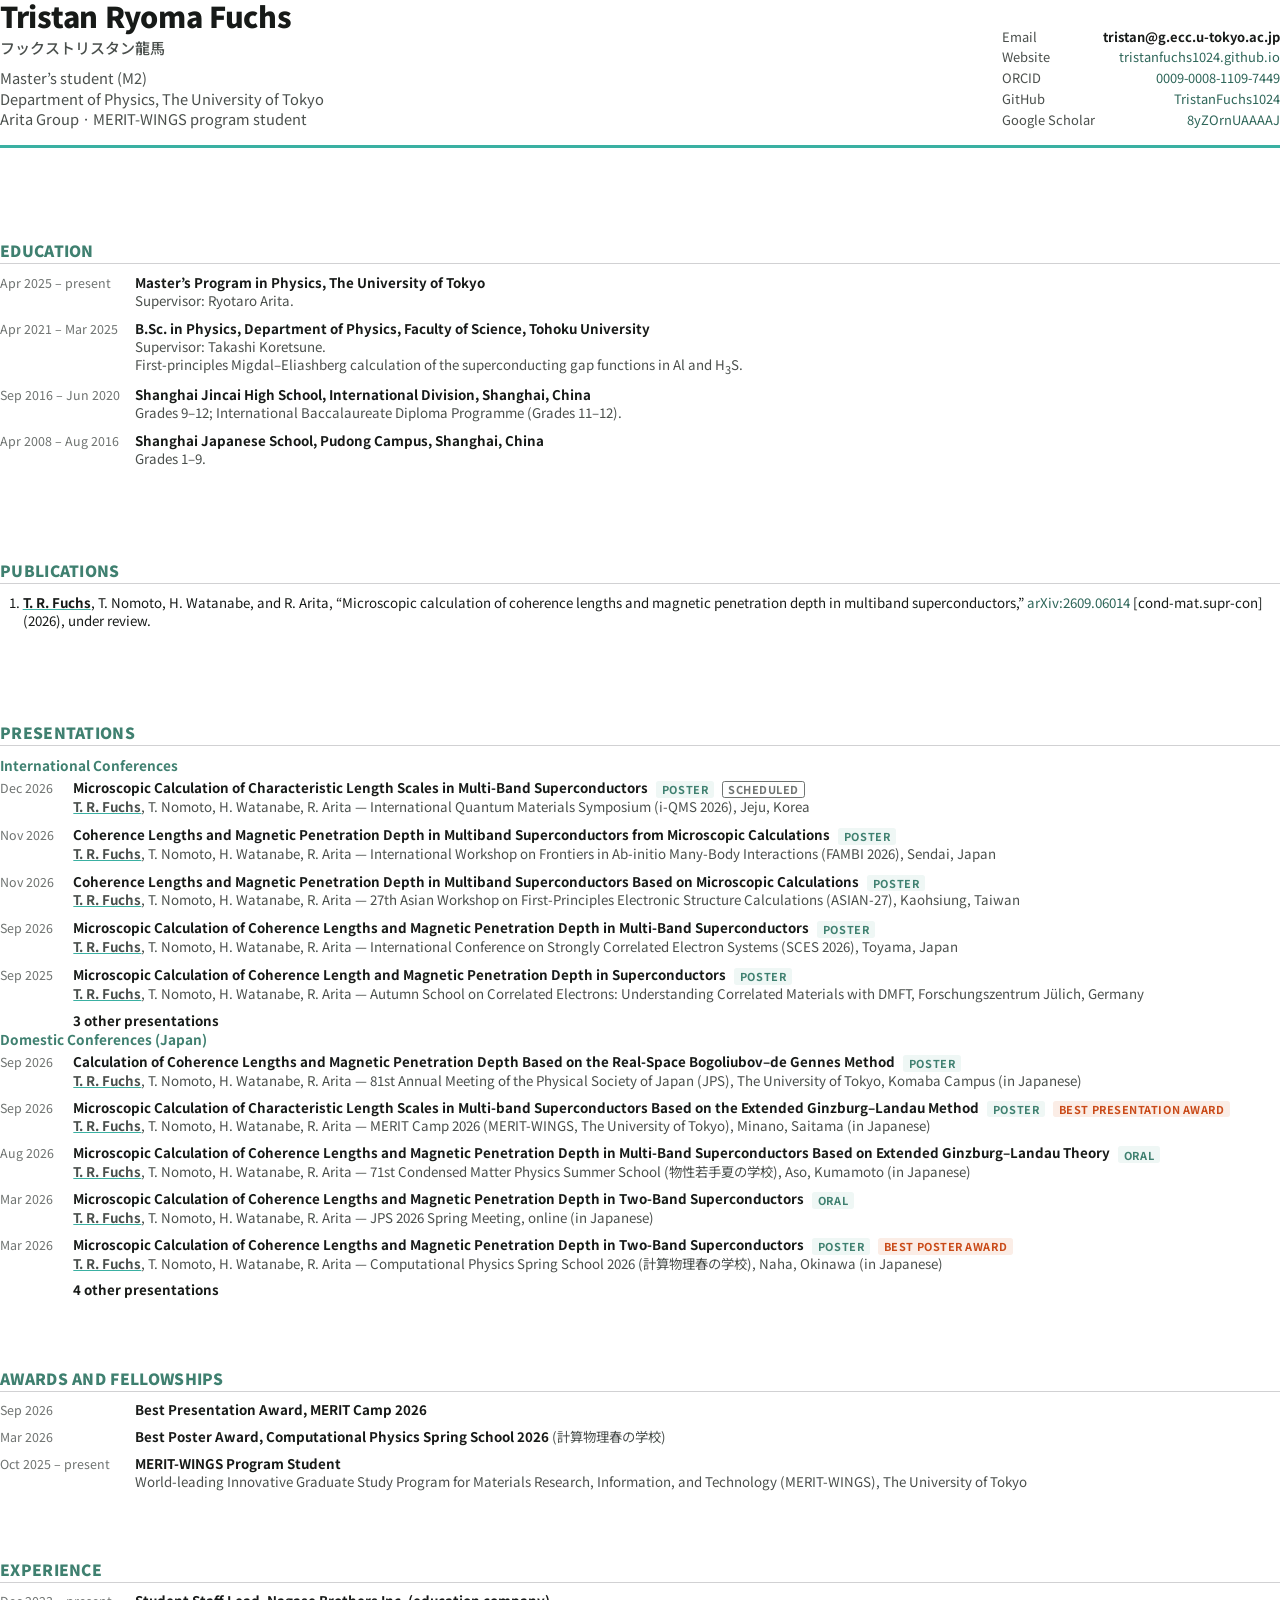
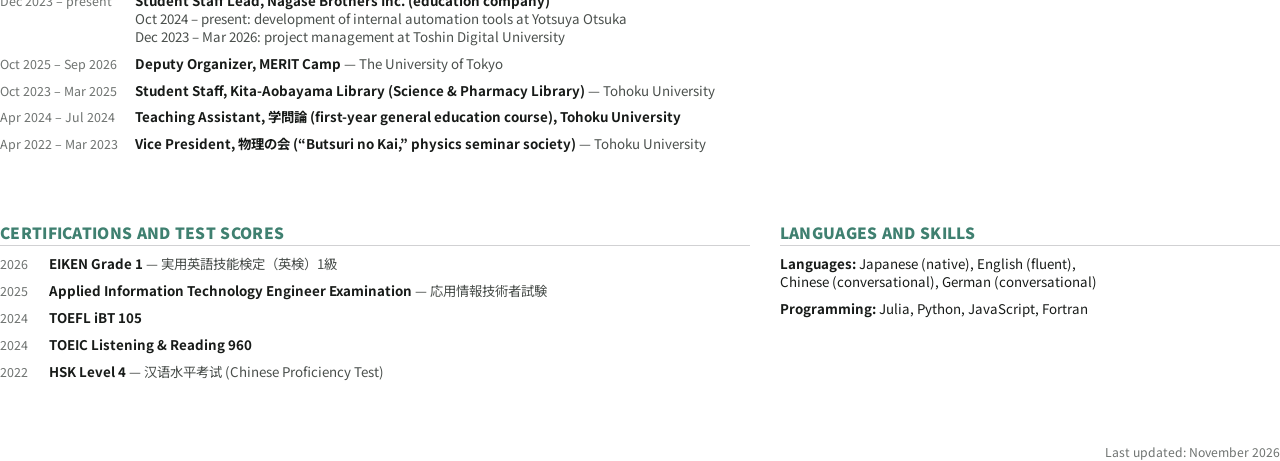
==== commit 0c31e3ad: "Update the language levels and programming languages on both CVs" ====
--- a/cv.html
+++ b/cv.html
@@ -193,8 +193,8 @@
   </div>
   <div>
     <h2>Languages and Skills</h2>
-    <p class="plain"><b>Languages:</b> <span class="nowrap">Japanese (native),</span> <span class="nowrap">English (fluent),</span> <span class="nowrap">German (conversational),</span> <span class="nowrap">Chinese (basic)</span></p>
-    <p class="plain"><b>Programming:</b> Julia (main language for research), Python, Google Apps Script</p>
+    <p class="plain"><b>Languages:</b> <span class="nowrap">Japanese (native),</span> <span class="nowrap">English (fluent),</span> <span class="nowrap">Chinese (conversational),</span> <span class="nowrap">German (conversational)</span></p>
+    <p class="plain"><b>Programming:</b> Julia, Python, JavaScript, Fortran</p>
   </div>
 </div>
 
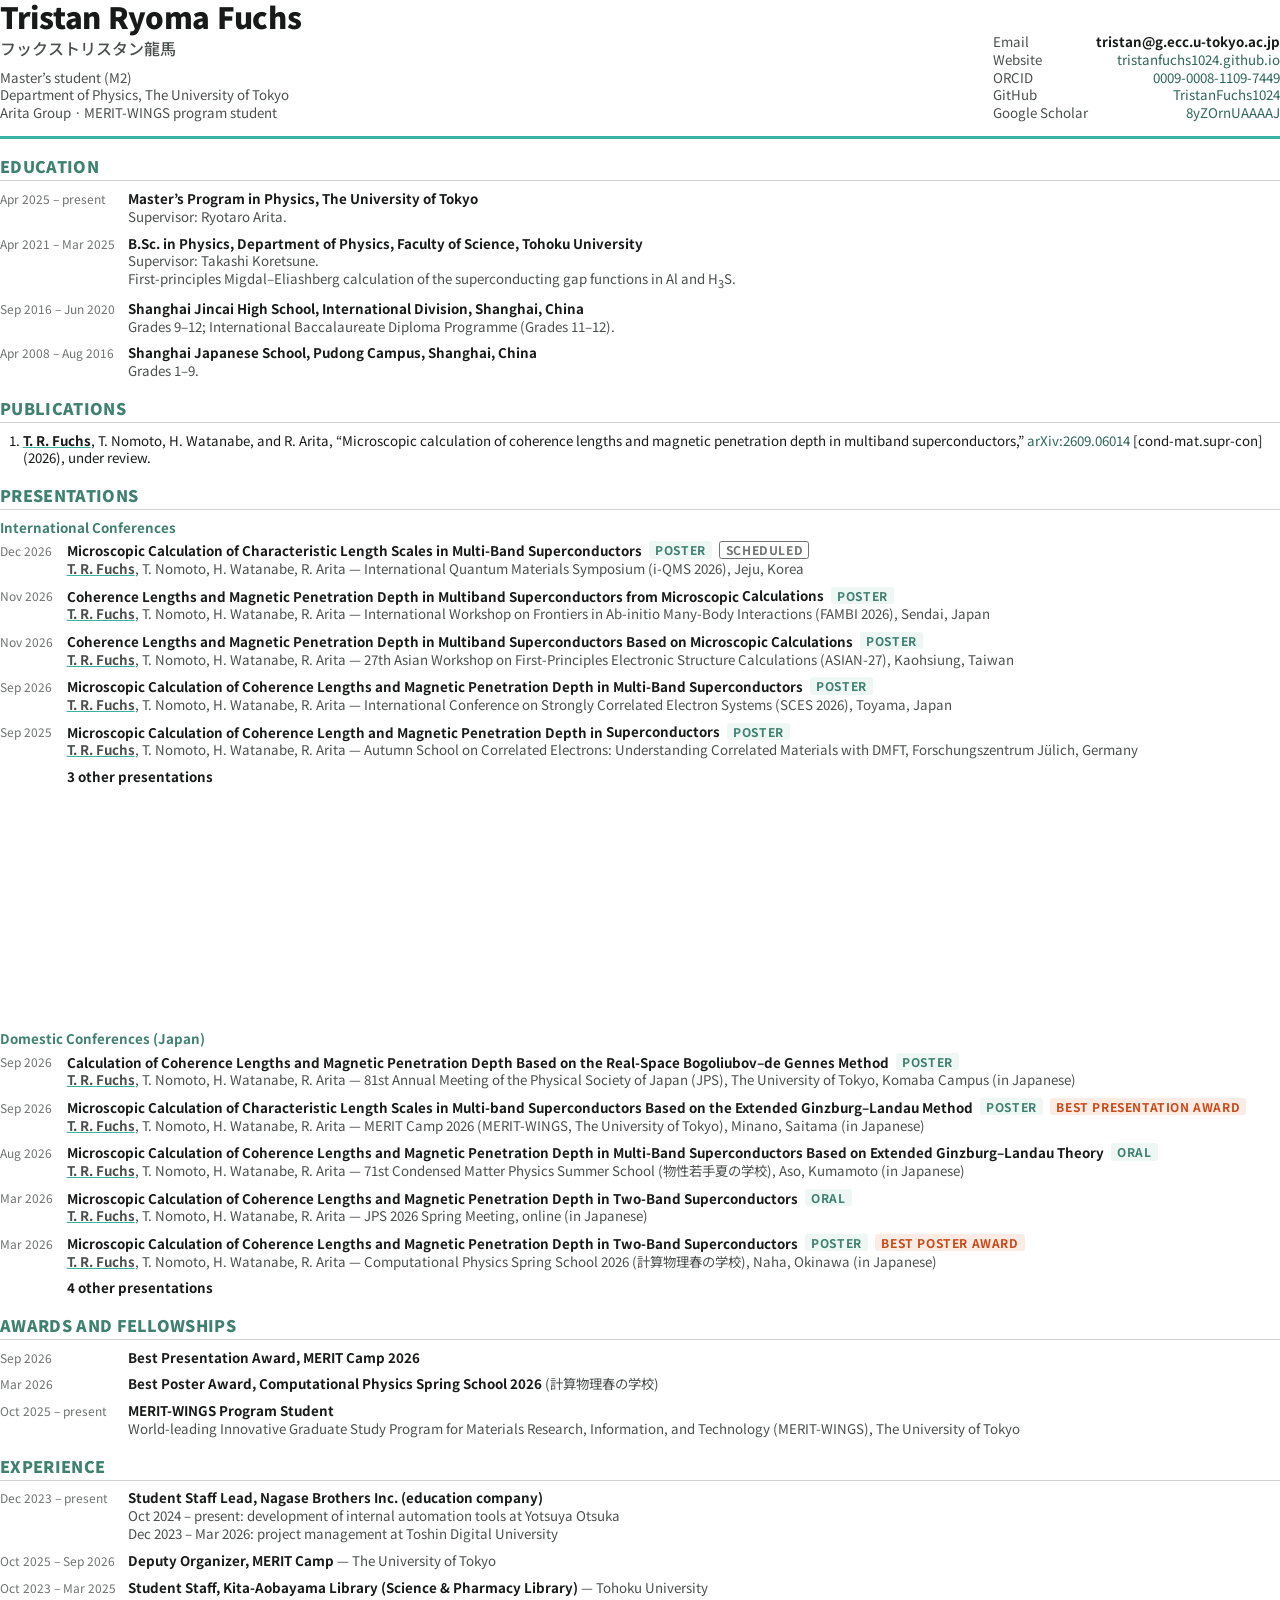
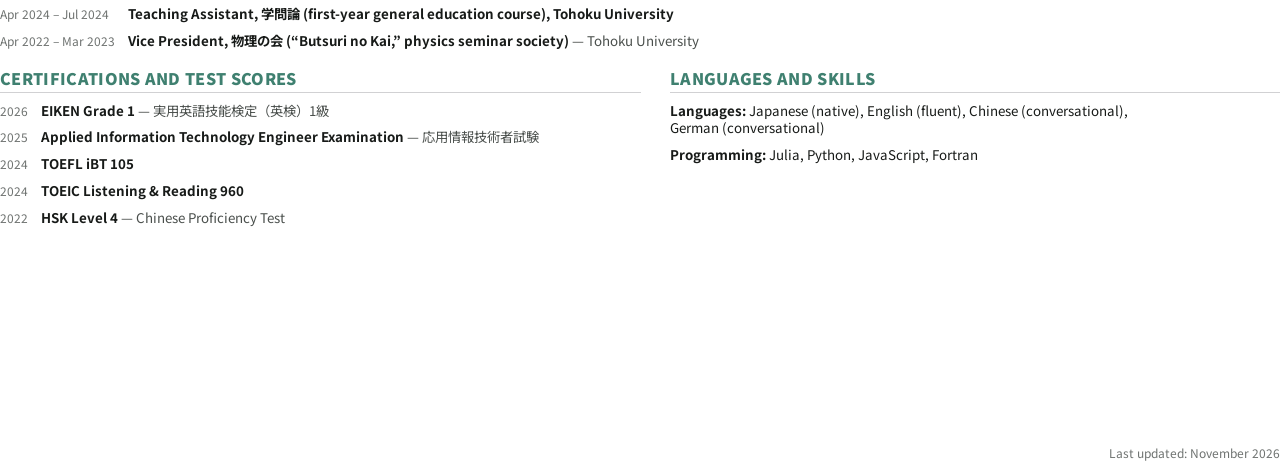
==== commit 8264f166: "Unify the CV type scale and spacing across pages and enlarge the Japanese CV text" ====
--- a/cv.html
+++ b/cv.html
@@ -3,22 +3,22 @@
 <head>
 <meta charset="utf-8">
 <title>Tristan Ryoma Fuchs — CV</title>
-<link href="https://fonts.googleapis.com/css2?family=Noto+Sans+JP:wght@400;500;700;900&family=Noto+Sans+SC:wght@400&display=swap" rel="stylesheet">
+<link href="https://fonts.googleapis.com/css2?family=Noto+Sans+JP:wght@400;500;700;900&display=swap" rel="stylesheet">
 <style>
   /* ---- CV の見た目。サイトと同じ配色（濃ティール #3F8070 / ティール #3AB0A2）と書体 ---- */
   @page { size: A4; margin: 12mm 12mm 12mm 12mm; }
   :root{ --teal:#3AB0A2; --teal-dark:#3F8070; --link:#2E6659; --ink:#171A18; --ink-soft:#4A4F4C; --muted:#6F7371; --rule:#D1D1D3;
-         /* 組み方のつまみ: --fs 本文の字の大きさ（ほかの字はこの倍率）と --lh 行間。内容を増減したらこの 2 つで 2 ページに合わせる */
-         --fs:10pt; --lh:1.34;
+         /* 組み方のつまみ（全ページ共通）: --fs 本文の字の大きさ、--lh 行間、--k 余白の倍率。内容を増減したらこの 3 つで 2 ページに合わせる */
+         --fs:10pt; --lh:1.34; --k:1;
+         /* 字の大きさは本文に対する 4 段だけ: 小（タグ・フッター）／本文（日付・連絡先・小見出しも）／大（節の見出し・名前の読み）／名前 */
+         --t-s:.9em; --t-l:1.2em; --t-xl:2.2em;
          /* 日付の列の幅: 期間を書く欄（学歴など）／年月だけの欄（学会発表）／年だけの欄（資格） */
-         --when:9em; --when-ym:4.4em; --when-y:2.8em; }
+         --when:8.5em; --when-ym:3.9em; --when-y:2em; }
   *{ box-sizing:border-box; }
   html,body{ margin:0; padding:0; }
   /* 1ページ = .page 1つ。余白は 1 行の高さの 1/4（--u）の倍数だけで作る: 見出しとその中身 1〜2u ＜ 項目の間 2u（半行）＜ 節の間 4u（1 行）。
-     --k はそのページの余白全部に掛ける倍率（比は変わらない）。下端まで埋まる値を print_cv.mjs が表示する。残った端数は節の区切りが吸う */
-  .page{ --k:1; --u:calc(var(--fs) * var(--lh) / 4 * var(--k)); min-height:272.6mm; display:flex; flex-direction:column; }
-  .page:nth-child(1){ --k:1.12; }
-  .page:nth-child(2){ --k:1.02; }
+     どのページも同じ値（同じ種類の余白はどこでも同じ）。ページの下に残った分は下にそのまま残す（2 ページ目はフッターの上） */
+  .page{ --u:calc(var(--fs) * var(--lh) / 4 * var(--k)); min-height:272.6mm; display:flex; flex-direction:column; }
   .page + .page{ break-before:page; }
   body{ font-family:"Noto Sans JP","Noto Sans SC","Hiragino Sans","Yu Gothic UI","Segoe UI",Helvetica,Arial,sans-serif; color:var(--ink);
         font-size:var(--fs); line-height:var(--lh); -webkit-print-color-adjust:exact; print-color-adjust:exact; }
@@ -27,31 +27,31 @@
 
   /* header */
   header{ display:flex; justify-content:space-between; align-items:flex-end; gap:8mm; padding-bottom:calc(3 * var(--u)); border-bottom:2.5pt solid var(--teal); }
-  h1{ font-size:2.15em; font-weight:900; margin:0; letter-spacing:-.01em; line-height:1.15; }
-  .name-ja{ font-size:1.13em; font-weight:500; color:var(--ink-soft); margin:var(--u) 0 0; }
-  .role{ margin:calc(2 * var(--u)) 0 0; font-size:1.1em; color:var(--ink-soft); line-height:1.4; }
-  .contact{ display:grid; grid-template-columns:auto auto; column-gap:2.2mm; row-gap:.2mm; align-content:end; font-size:.97em; color:var(--ink-soft); line-height:1.55; white-space:nowrap; }
+  h1{ font-size:var(--t-xl); font-weight:900; margin:0; letter-spacing:-.01em; line-height:1.15; }
+  .name-ja{ font-size:var(--t-l); font-weight:500; color:var(--ink-soft); margin:var(--u) 0 0; }
+  .role{ margin:calc(2 * var(--u)) 0 0; color:var(--ink-soft); }
+  .contact{ display:grid; grid-template-columns:auto auto; column-gap:2.2mm; align-content:end; color:var(--ink-soft); white-space:nowrap; }
   .contact .k{ text-align:left; }
   .contact .v{ text-align:right; }
   .contact b{ color:var(--ink); font-weight:700; }
 
   /* sections */
-  h2{ font-size:1.16em; font-weight:900; color:var(--teal-dark); margin:auto 0 0; padding:calc(4 * var(--u)) 0 calc(.5 * var(--u)); border-bottom:1pt solid var(--rule);
+  h2{ font-size:var(--t-l); font-weight:900; color:var(--teal-dark); margin:0; padding:calc(4 * var(--u)) 0 calc(.5 * var(--u)); border-bottom:1pt solid var(--rule);
       letter-spacing:.02em; text-transform:uppercase; }
-  h3{ font-size:1.02em; font-weight:700; color:var(--teal-dark); margin:calc(3 * var(--u)) 0 0; }
+  h3{ font-size:1em; font-weight:700; color:var(--teal-dark); margin:calc(3 * var(--u)) 0 0; }
   h2 + h3{ margin-top:calc(2 * var(--u)); }
   .page > h3:first-child{ margin-top:0; }
   .entry{ display:grid; grid-template-columns:var(--when) 1fr; column-gap:1.1em; align-items:baseline; margin-top:calc(2 * var(--u)); }
   h3 + .entry{ margin-top:var(--u); }
   .entry.ym{ grid-template-columns:var(--when-ym) 1fr; }
-  .cols .entry{ grid-template-columns:var(--when-y) 1fr; column-gap:.9em; }
-  .entry .when{ color:var(--muted); font-size:.935em; white-space:nowrap; }
+  .cols .entry{ grid-template-columns:var(--when-y) 1fr; }
+  .entry .when{ color:var(--muted); font-size:var(--t-s); white-space:nowrap; }
   .entry .title{ font-weight:700; margin:0; }
   .entry .meta{ color:var(--ink-soft); margin:0; }
   .meta-inline{ color:var(--ink-soft); font-weight:400; }
   .entry .note{ color:var(--ink-soft); margin:0; }
-  .tag{ display:inline-block; font-size:.82em; font-weight:700; letter-spacing:.05em; text-transform:uppercase; padding:.3mm 1.6mm; border-radius:2pt;
-        line-height:1.32; vertical-align:middle; margin-left:1.2mm; }
+  .tag{ display:inline-block; font-size:var(--t-s); font-weight:700; letter-spacing:.05em; text-transform:uppercase; padding:.3mm 1.6mm; border-radius:2pt;
+        line-height:1.25; vertical-align:.05em; margin-left:1.2mm; }
   .tag.type{ background:#EFF7F5; color:var(--teal-dark); }
   .tag.award{ background:#FBEDE6; color:#C94A18; }
   .tag.plan{ border:1pt solid var(--muted); color:var(--muted); padding:.1mm 1.4mm; }
@@ -61,9 +61,9 @@
   ol.pubs li{ margin:0; }
   ol.pubs li + li{ margin-top:var(--u); }
   .plain{ margin:calc(2 * var(--u)) 0 0; }
-  .cols{ display:grid; grid-template-columns:1.5fr 1fr; column-gap:2.2em; margin-top:auto; padding-top:calc(4 * var(--u)); }
-  .cols h2{ margin:0; padding-top:0; }
-  .footer{ margin:auto 0 0; padding-top:calc(3 * var(--u)); font-size:.915em; color:var(--muted); text-align:right; }
+  .cols{ display:grid; grid-template-columns:1.05fr 1fr; column-gap:2.2em; padding-top:calc(4 * var(--u)); }
+  .cols h2{ padding-top:0; }
+  .footer{ margin:auto 0 0; padding-top:calc(3 * var(--u)); font-size:var(--t-s); color:var(--muted); text-align:right; }
 </style>
 </head>
 <body>
@@ -189,7 +189,7 @@
     <div class="entry"><div class="when">2025</div><div><p class="title">Applied Information Technology Engineer Examination <span class="meta-inline">— <span lang="ja">応用情報技術者試験</span></span></p></div></div>
     <div class="entry"><div class="when">2024</div><div><p class="title">TOEFL iBT 105</p></div></div>
     <div class="entry"><div class="when">2024</div><div><p class="title">TOEIC Listening &amp; Reading 960</p></div></div>
-    <div class="entry"><div class="when">2022</div><div><p class="title">HSK Level 4 <span class="meta-inline">— <span lang="zh-Hans">汉语水平考试</span> (Chinese Proficiency Test)</span></p></div></div>
+    <div class="entry"><div class="when">2022</div><div><p class="title">HSK Level 4 <span class="meta-inline">— Chinese Proficiency Test</span></p></div></div>
   </div>
   <div>
     <h2>Languages and Skills</h2>
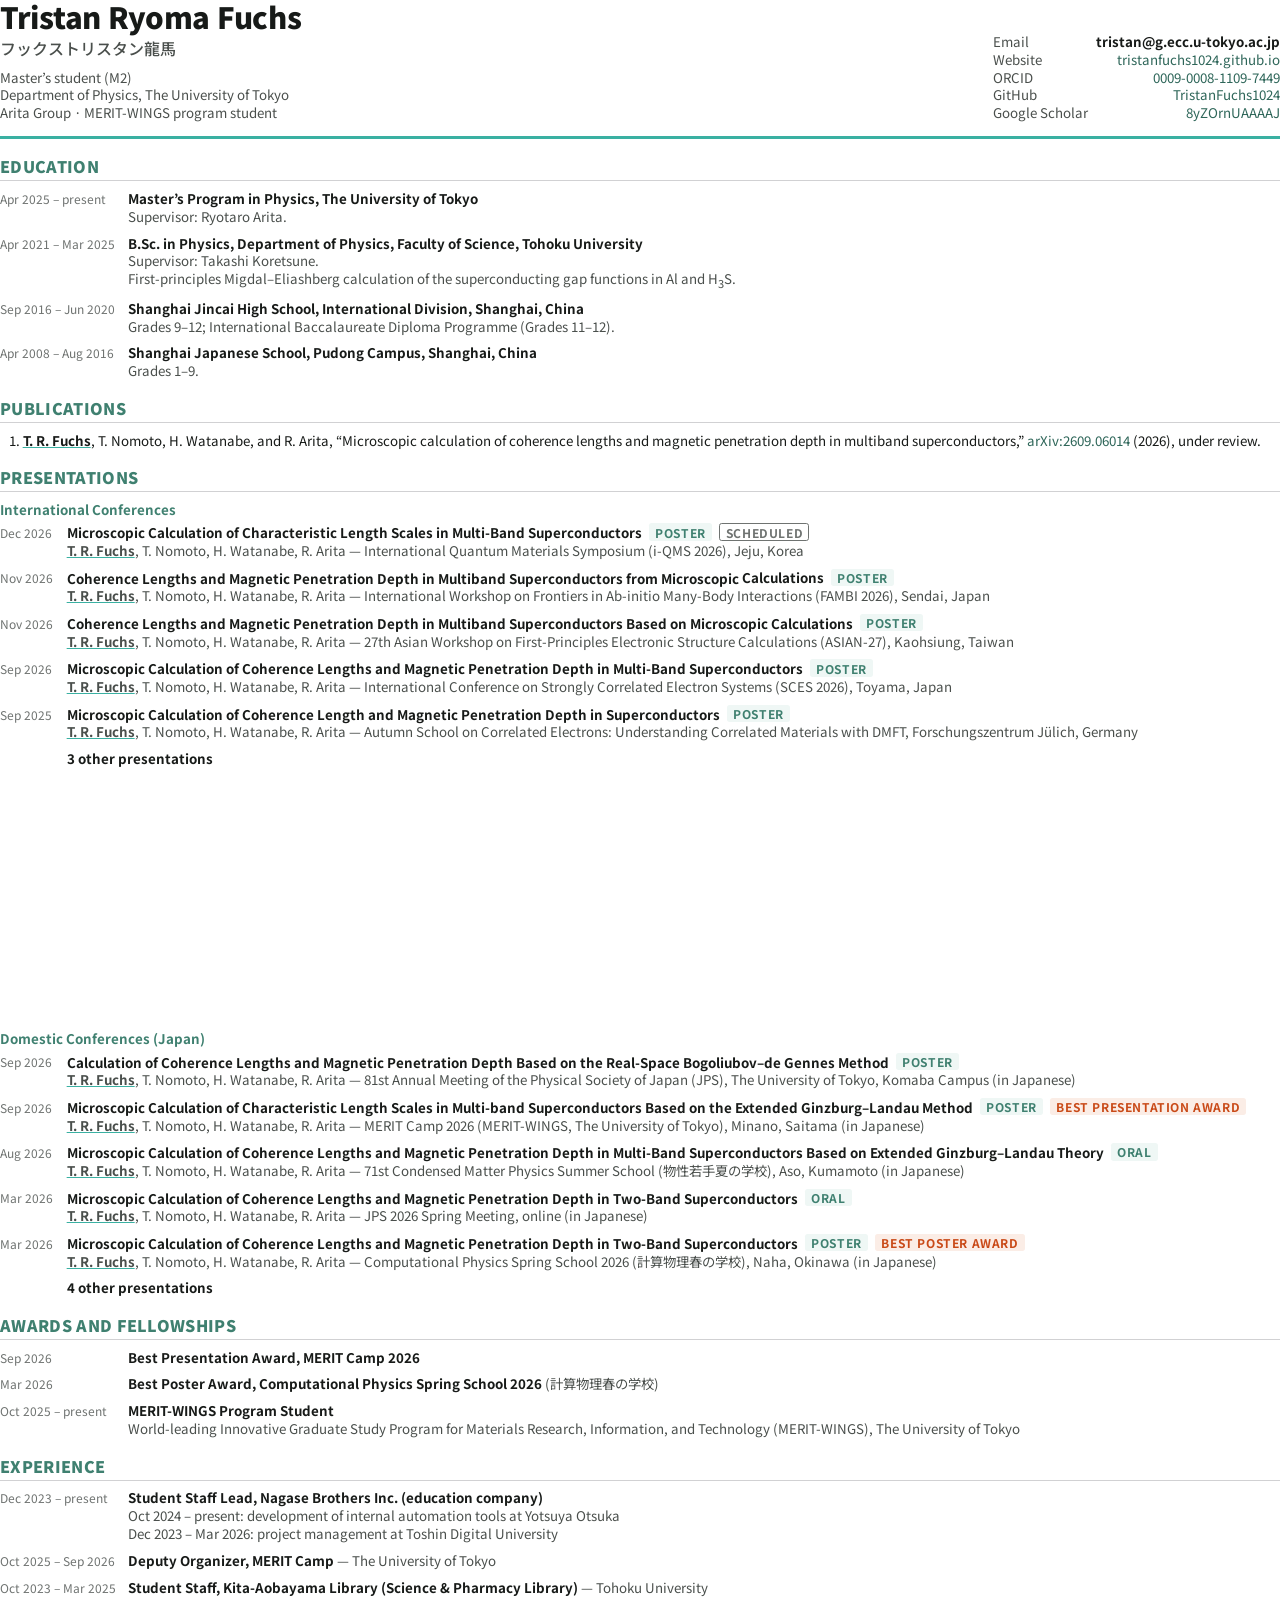
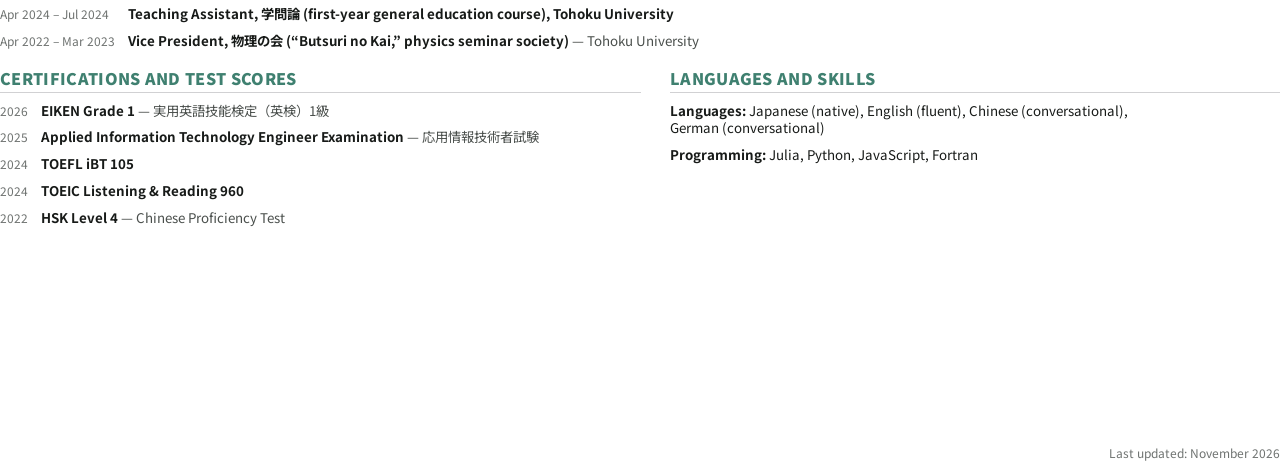
==== commit 91c86c80: "Drop the arXiv category from the publication on the site and both CVs" ====
--- a/cv.html
+++ b/cv.html
@@ -107,7 +107,7 @@
 
 <h2>Publications</h2>
 <ol class="pubs">
-  <li><span class="me">T. R. Fuchs</span>, T. Nomoto, H. Watanabe, and R. Arita, “Microscopic calculation of coherence lengths and magnetic penetration depth in multiband superconductors,” <a href="https://arxiv.org/abs/2609.06014">arXiv:2609.06014</a> [cond-mat.supr-con] (2026), under review.</li>
+  <li><span class="me">T. R. Fuchs</span>, T. Nomoto, H. Watanabe, and R. Arita, “Microscopic calculation of coherence lengths and magnetic penetration depth in multiband superconductors,” <a href="https://arxiv.org/abs/2609.06014">arXiv:2609.06014</a> (2026), under review.</li>
 </ol>
 
 <h2>Presentations</h2>
